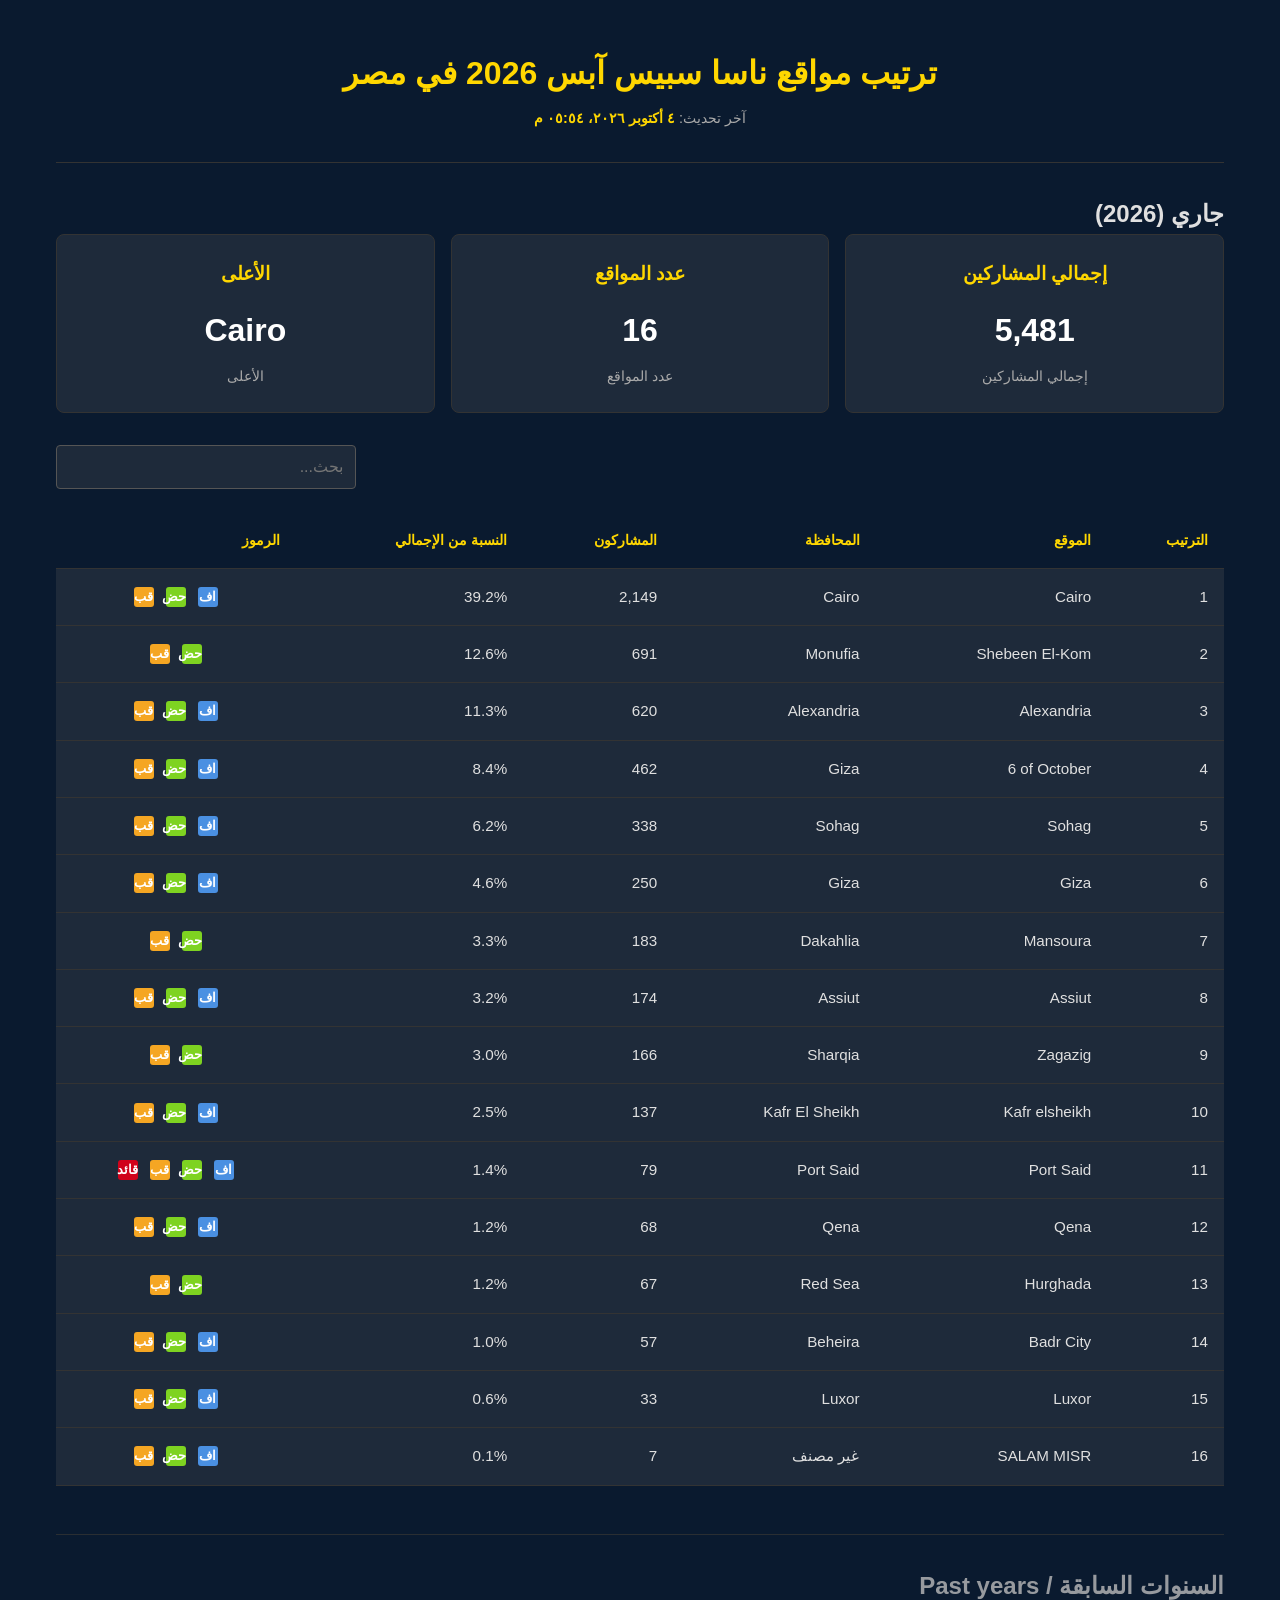
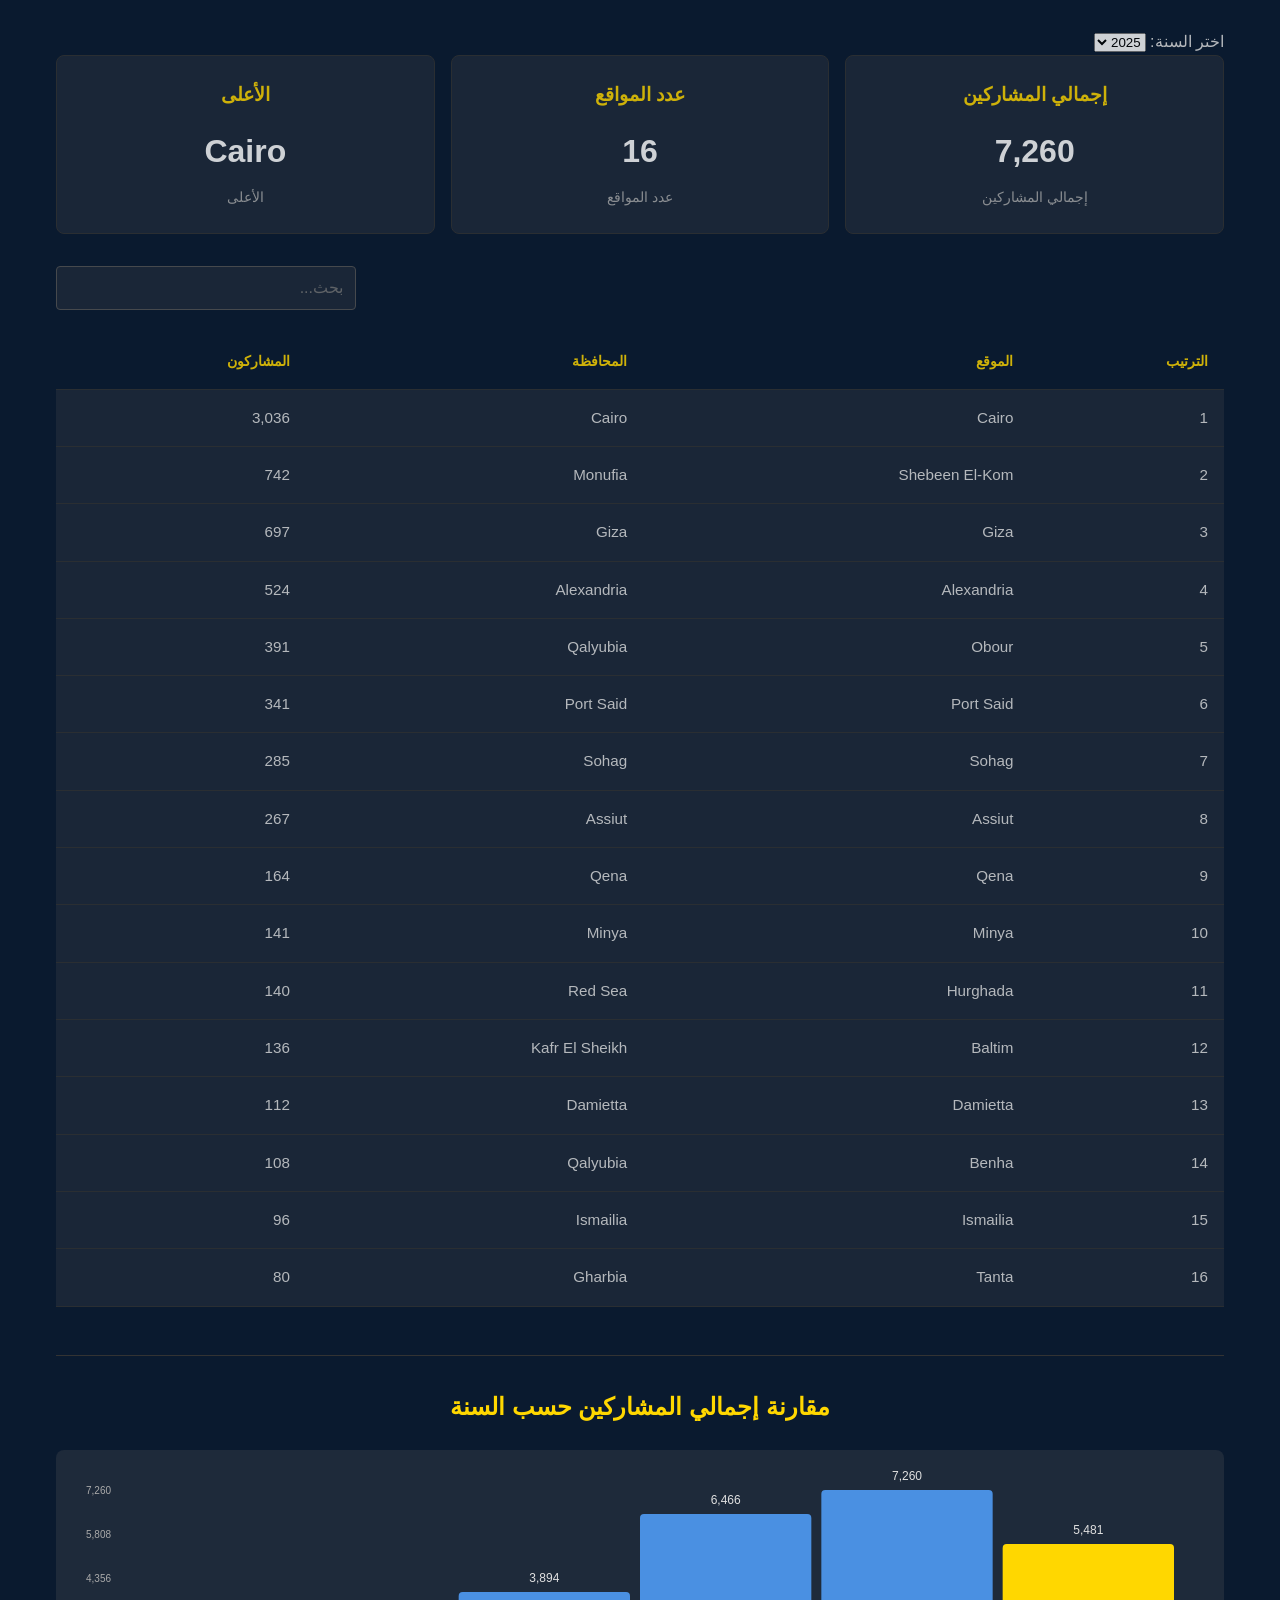
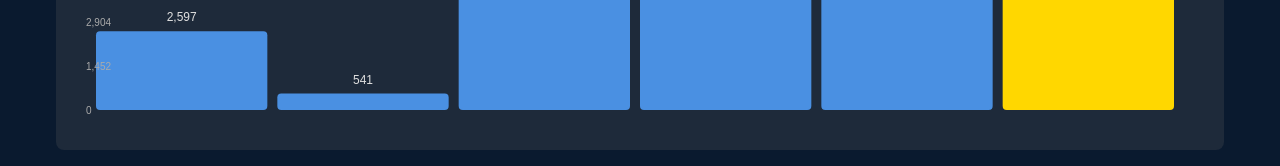
==== index.html @ 00356509 "initial site" ====
<!DOCTYPE html>
<html lang="ar" dir="rtl">
<head>
    <meta charset="UTF-8">
    <meta name="viewport" content="width=device-width, initial-scale=1.0">
    <title>ترتيب مواقع ناسا سبيس آبس 2026 في مصر</title>
    <link rel="stylesheet" href="style.css">
</head>
<body>
    <div class="container">
        <header>
            <h1>ترتيب مواقع ناسا سبيس آبس 2026 في مصر</h1>
            <div id="last-updated">آخر تحديث: <span id="timestamp">جارٍ التحميل...</span></div>
        </header>

        <main>
            <!-- 2026 Section (Default and Dominant) -->
            <section class="year-section current-year">
                <h2>جاري (2026)</h2>
                
                <!-- Summary Cards -->
                <div class="summary-cards" id="summary-2026">
                    <!-- Cards will be populated by JS -->
                </div>
                
                <!-- Search Box -->
                <div class="search-box">
                    <input type="text" id="search-2026" placeholder="بحث...">
                </div>
                
                <!-- Ranking Table -->
                <table id="ranking-table-2026">
                    <thead>
                        <tr>
                            <th>الترتيب</th>
                            <th>الموقع</th>
                            <th>المحافظة</th>
                            <th>المشاركون</th>
                            <th>النسبة من الإجمالي</th>
                            <th>الرموز</th>
                        </tr>
                    </thead>
                    <tbody>
                        <!-- Rows will be populated by JS -->
                    </tbody>
                </table>
            </section>

            <!-- Past Years Section -->
            <section class="year-section past-years">
                <h2>السنوات السابقة / Past years</h2>
                
                <!-- Year Selector -->
                <div class="year-selector">
                    <label for="year-select">اختر السنة:</label>
                    <select id="year-select">
                        <option value="2025">2025</option>
                        <option value="2024">2024</option>
                        <option value="2023">2023</option>
                        <option value="2022">2022</option>
                        <option value="2021">2021</option>
                    </select>
                </div>
                
                <!-- Summary for selected year -->
                <div class="summary-cards" id="summary-past">
                    <!-- Cards will be populated by JS -->
                </div>
                
                <!-- Search Box for past years -->
                <div class="search-box">
                    <input type="text" id="search-past" placeholder="بحث...">
                </div>
                
                <!-- Ranking Table for past years -->
                <table id="ranking-table-past">
                    <thead>
                        <tr>
                            <th>الترتيب</th>
                            <th>الموقع</th>
                            <th>المحافظة</th>
                            <th>المشاركون</th>
                        </tr>
                    </thead>
                    <tbody>
                        <!-- Rows will be populated by JS -->
                    </tbody>
                </table>
            </section>

            <!-- Comparison Chart -->
            <section class="chart-section">
                <h2>مقارنة إجمالي المشاركين حسب السنة</h2>
                <div id="comparison-chart">
                    <!-- SVG bar chart will be drawn here -->
                </div>
            </section>
        </main>
    </div>
    <script src="script.js"></script>
</body>
</html>
---- style.css ----
/* Reset and base styles */
* {
    margin: 0;
    padding: 0;
    box-sizing: border-box;
}

body {
    font-family: 'Segoe UI', Tahoma, Geneva, Verdana, sans-serif;
    background-color: #0a1a2f; /* Dark navy */
    color: #e0e0e0;
    line-height: 1.6;
    direction: rtl;
    text-align: right;
}

.container {
    max-width: 1200px;
    margin: 0 auto;
    padding: 1rem;
    width: 100%;
    box-sizing: border-box;
}

header {
    text-align: center;
    padding: 2rem 0;
    border-bottom: 1px solid #333;
    margin-bottom: 2rem;
    width: 100%;
    box-sizing: border-box;
}

h1 {
    color: #ffd700; /* Lime-yellow accent */
    margin-bottom: 0.5rem;
    font-size: 2rem;
}

#last-updated {
    color: #aaa;
    font-size: 0.9rem;
}

#timestamp {
    color: #ffd700;
    font-weight: bold;
}

/* Summary Cards */
.summary-cards {
    display: grid;
    grid-template-columns: repeat(auto-fit, minmax(200px, 1fr));
    gap: 1rem;
    margin-bottom: 2rem;
    width: 100%;
    box-sizing: border-box;
}

.card {
    background-color: #1e2a3a;
    border: 1px solid #333;
    border-radius: 8px;
    padding: 1.5rem;
    text-align: center;
    width: 100%;
    box-sizing: border-box;
}

.card h3 {
    color: #ffd700;
    margin-bottom: 1rem;
    font-size: 1.2rem;
}

.card .value {
    font-size: 2rem;
    font-weight: bold;
    color: #ffffff;
}

.card .label {
    color: #aaa;
    font-size: 0.9rem;
    margin-top: 0.5rem;
}

/* Search Box */
.search-box {
    margin-bottom: 1.5rem;
    text-align: left; /* LTR for input */
    width: 100%;
    box-sizing: border-box;
}

.search-box input {
    width: 100%;
    max-width: 300px;
    padding: 0.75rem;
    border: 1px solid #555;
    border-radius: 4px;
    background-color: #1e2a3a;
    color: #e0e0e0;
    font-size: 1rem;
    box-sizing: border-box;
}

.search-box input:focus {
    outline: none;
    border-color: #ffd700;
    box-shadow: 0 0 0 2px rgba(255, 215, 0, 0.2);
}

/* Tables */
.table-wrapper {
    width: 100%;
    overflow-x: auto;
    margin-bottom: 2rem;
    -webkit-overflow-scrolling: touch;
}

table {
    width: 100%;
    border-collapse: collapse;
    min-width: 600px; /* Ensure minimum width for readability */
    background-color: #1e2a3a;
}

th, td {
    padding: 1rem;
    text-align: right;
    border-bottom: 1px solid #333;
    box-sizing: border-box;
}

th {
    background-color: #0a1a2f;
    color: #ffd700;
    font-weight: bold;
    text-transform: uppercase;
    font-size: 0.9rem;
}

tr:hover {
    background-color: #25344a;
}

td {
    font-size: 0.95rem;
}

.badge-container {
    display: flex;
    gap: 0.5rem;
    justify-content: center;
    flex-wrap: wrap;
}

.badge {
    display: inline-block;
    width: 20px;
    height: 20px;
    border-radius: 3px;
    font-size: 0.8rem;
    font-weight: bold;
    color: white;
    text-align: center;
    line-height: 20px;
    margin: 0 2px;
    box-sizing: border-box;
}

.badge.virtual {
    background-color: #4a90e2;
}

.badge.inPerson {
    background-color: #7ed321;
}

.badge.accepting {
    background-color: #f5a623;
}

.badge.localLead {
    background-color: #d0021b;
    color: white;
    font-weight: bold;
}

/* Past Years Section */
.past-years {
    opacity: 0.8;
    margin-top: 3rem;
    padding-top: 2rem;
    border-top: 1px solid #333;
    width: 100%;
    box-sizing: border-box;
}

.past-years h2 {
    color: #bbb;
    margin-bottom: 1.5rem;
}

/* Chart Section */
.chart-section {
    margin-top: 3rem;
    padding-top: 2rem;
    border-top: 1px solid #333;
    width: 100%;
    box-sizing: border-box;
}

.chart-section h2 {
    color: #ffd700;
    margin-bottom: 1.5rem;
    text-align: center;
}

#comparison-chart {
    width: 100%;
    height: 300px;
    background-color: #1e2a3a;
    border-radius: 8px;
    position: relative;
    overflow: hidden;
    box-sizing: border-box;
}

/* Success/Error Messages */
.success-message, .error-message {
    width: 100%;
    box-sizing: border-box;
}

/* Responsive adjustments */
@media (max-width: 768px) {
    .container {
        padding: 0.5rem;
    }
    
    h1 {
        font-size: 1.5rem;
    }
    
    .summary-cards {
        grid-template-columns: 1fr;
    }
    
    .card {
        padding: 1rem;
    }
    
    .card .value {
        font-size: 1.5rem;
    }
    
    th, td {
        padding: 0.75rem;
        font-size: 0.85rem;
    }
    
    .search-box input {
        padding: 0.5rem;
        font-size: 0.9rem;
    }
    
    .table-wrapper {
        margin-bottom: 1.5rem;
    }
}

@media (max-width: 480px) {
    h1 {
        font-size: 1.2rem;
    }
    
    .card h3 {
        font-size: 1rem;
    }
    
    .card .value {
        font-size: 1.2rem;
    }
    
    th, td {
        padding: 0.5rem;
        font-size: 0.75rem;
    }
    
    .badge {
        width: 16px;
        height: 16px;
        font-size: 0.7rem;
        line-height: 16px;
    }
    
    .table-wrapper {
        margin-bottom: 1rem;
    }
}
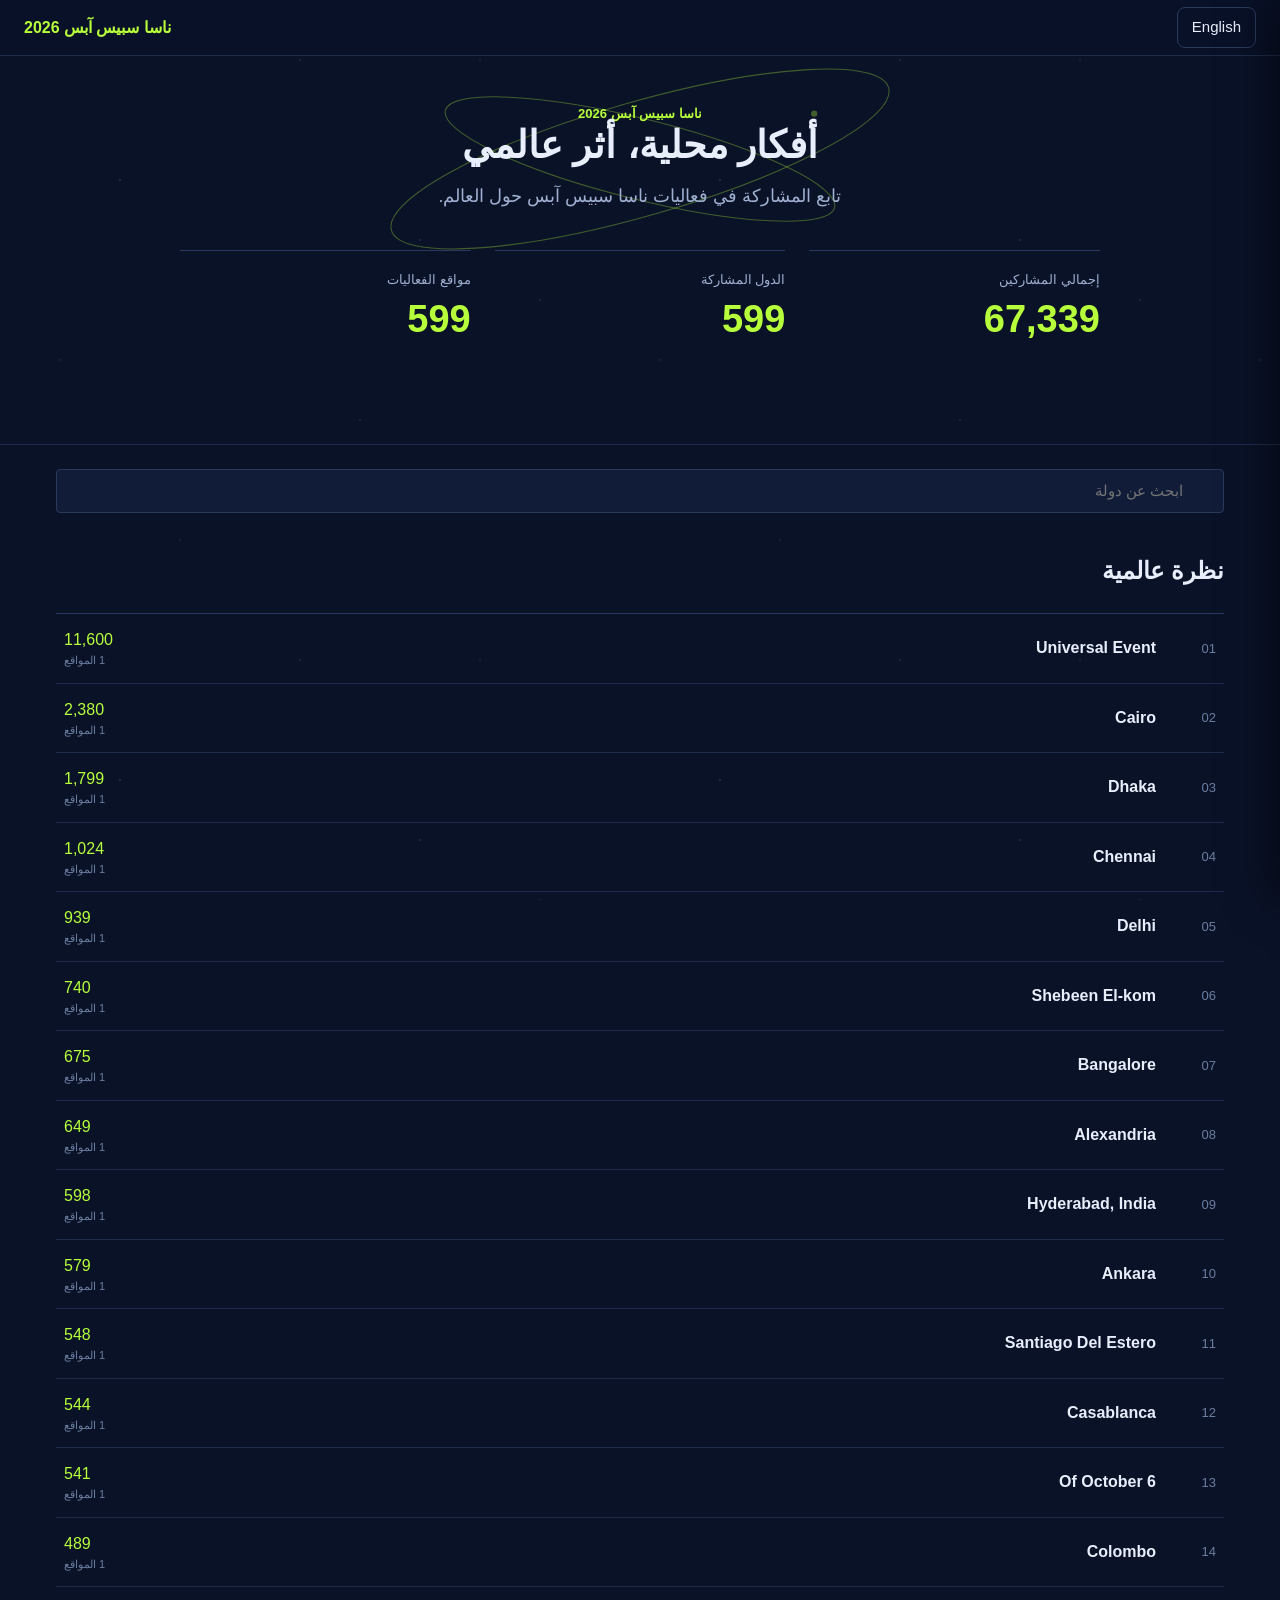
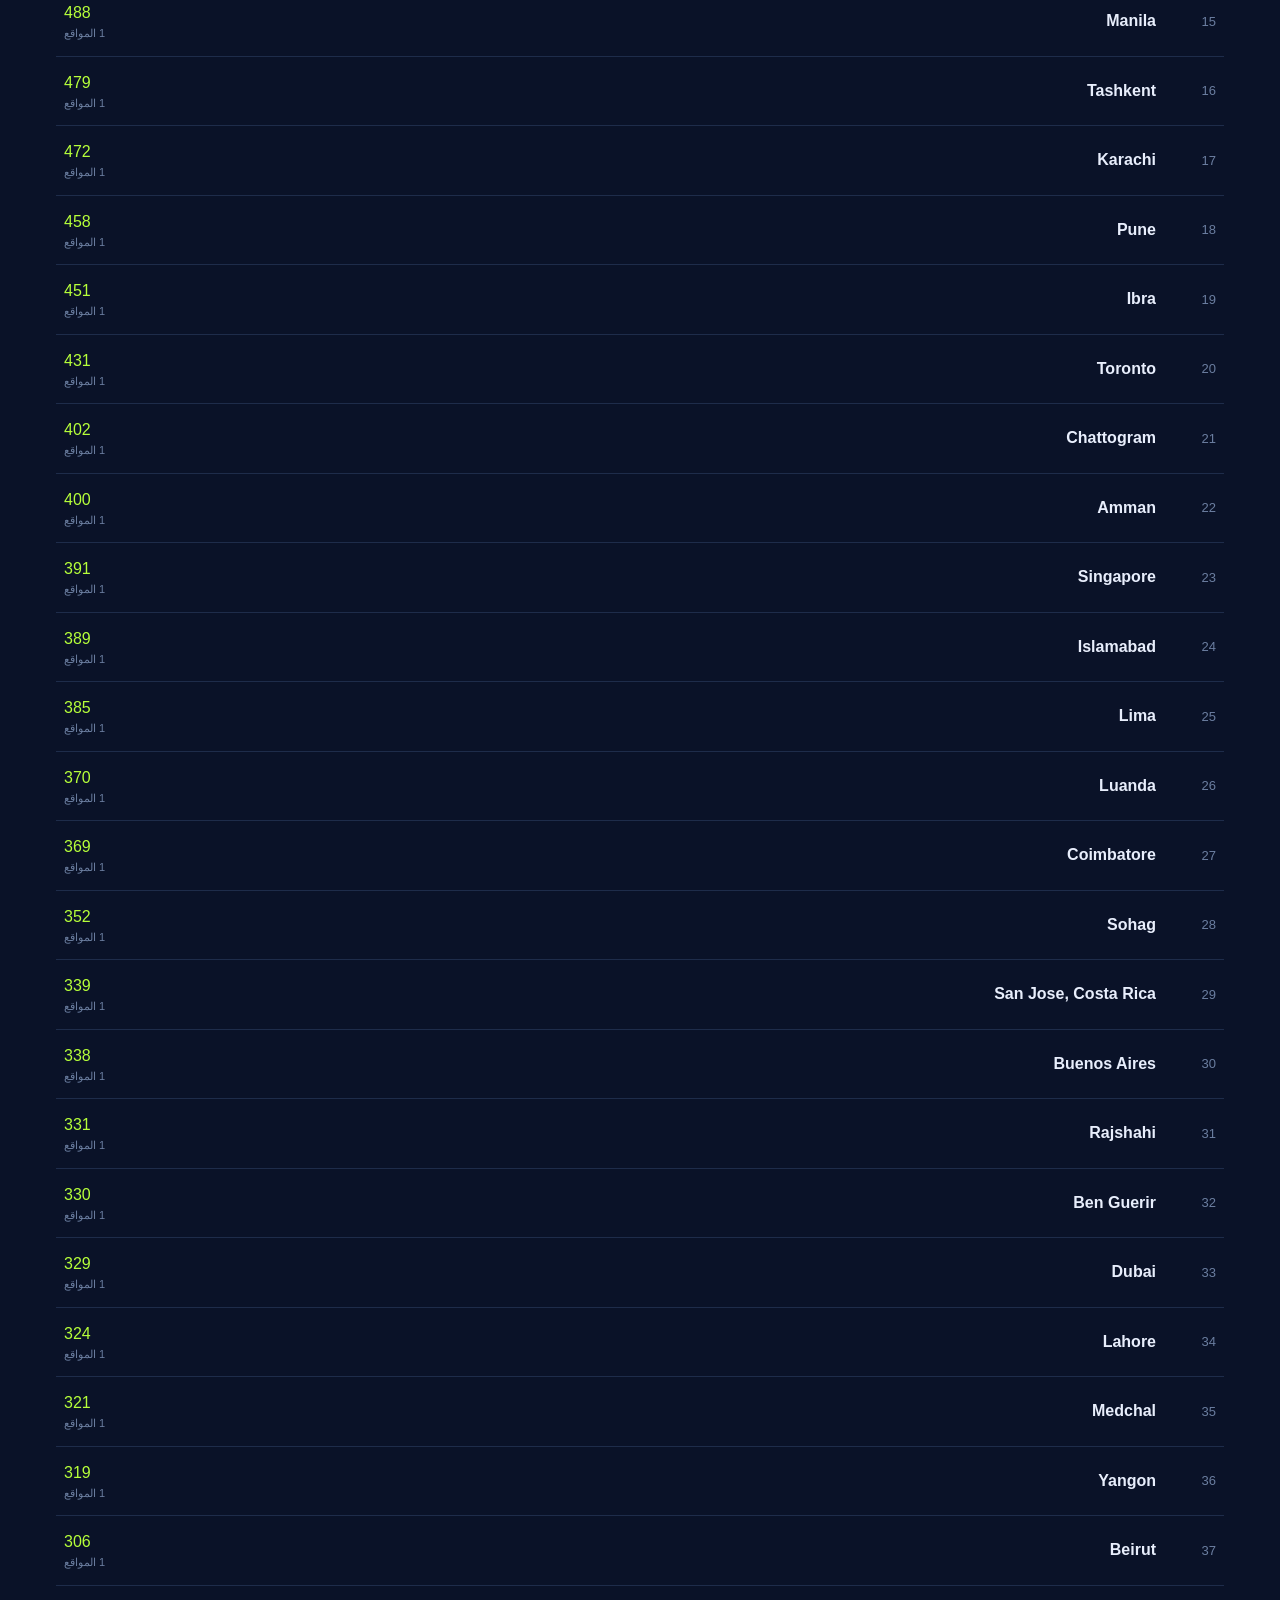
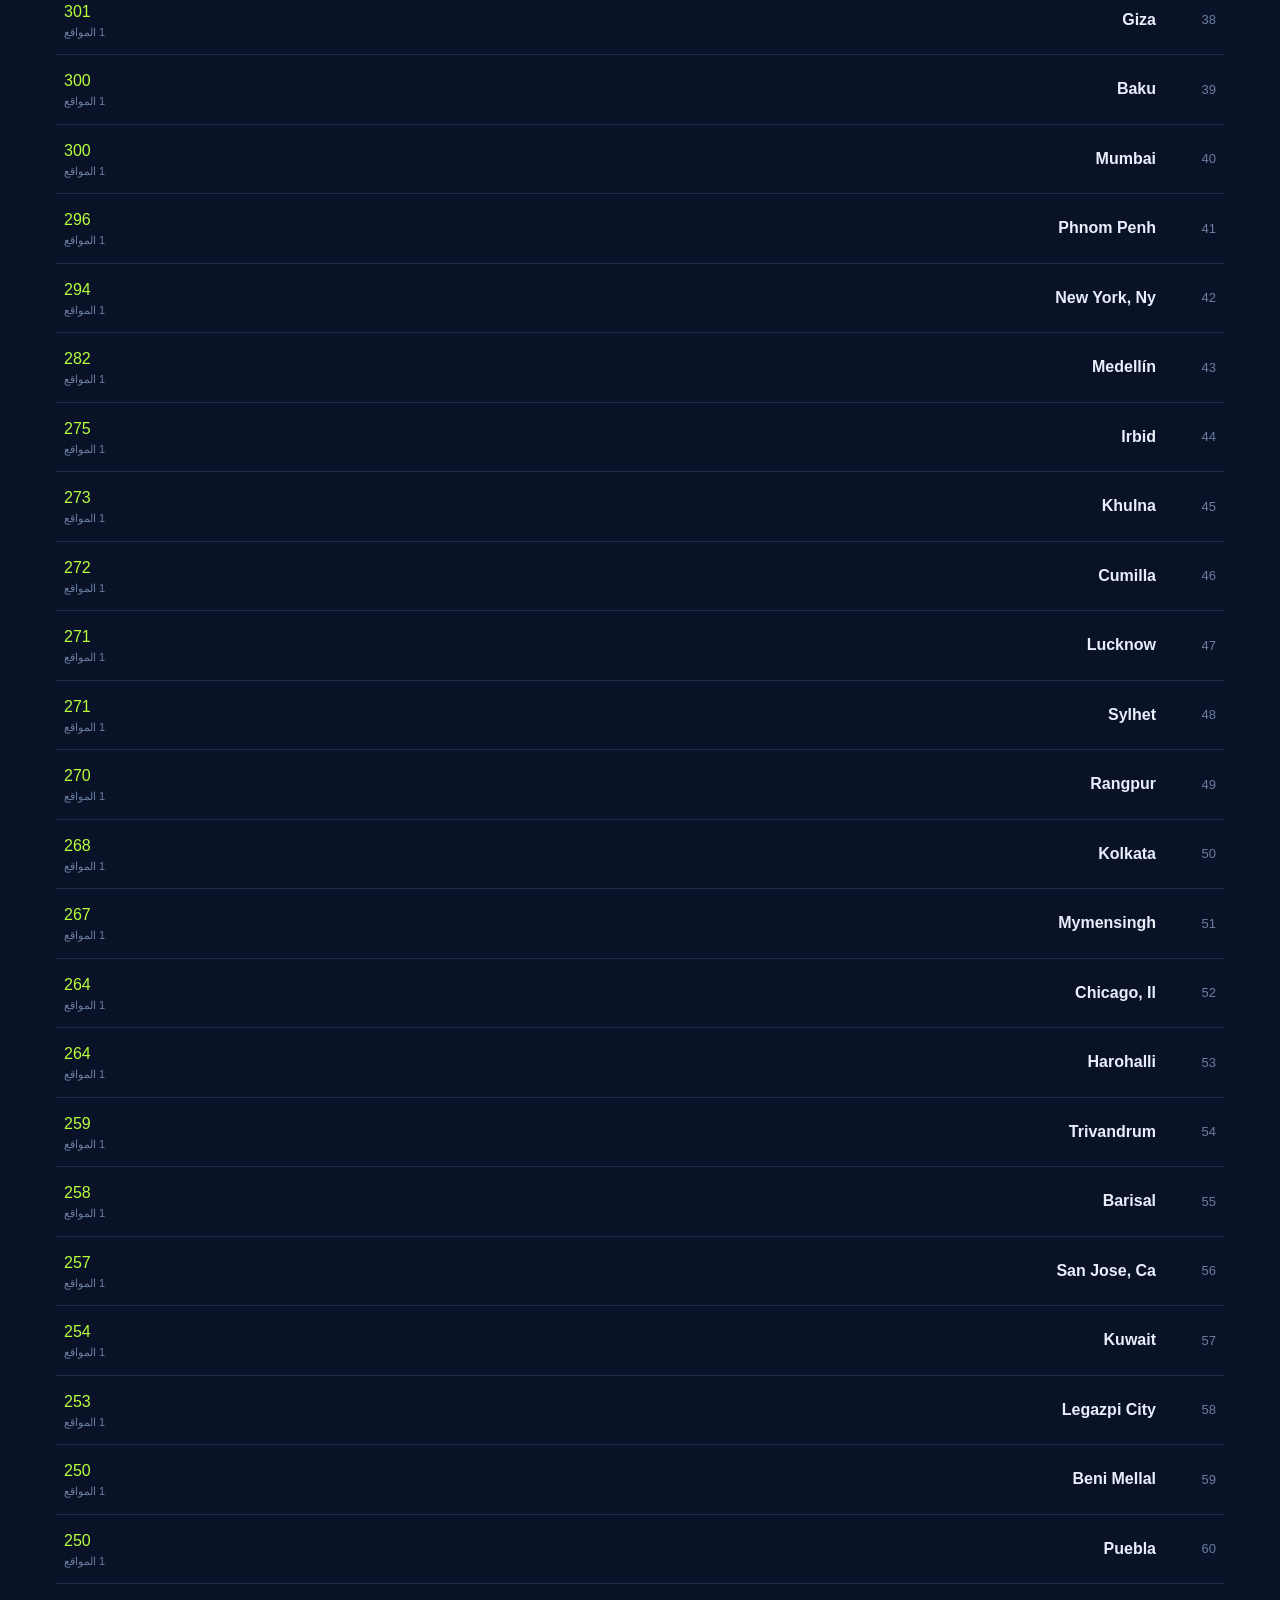
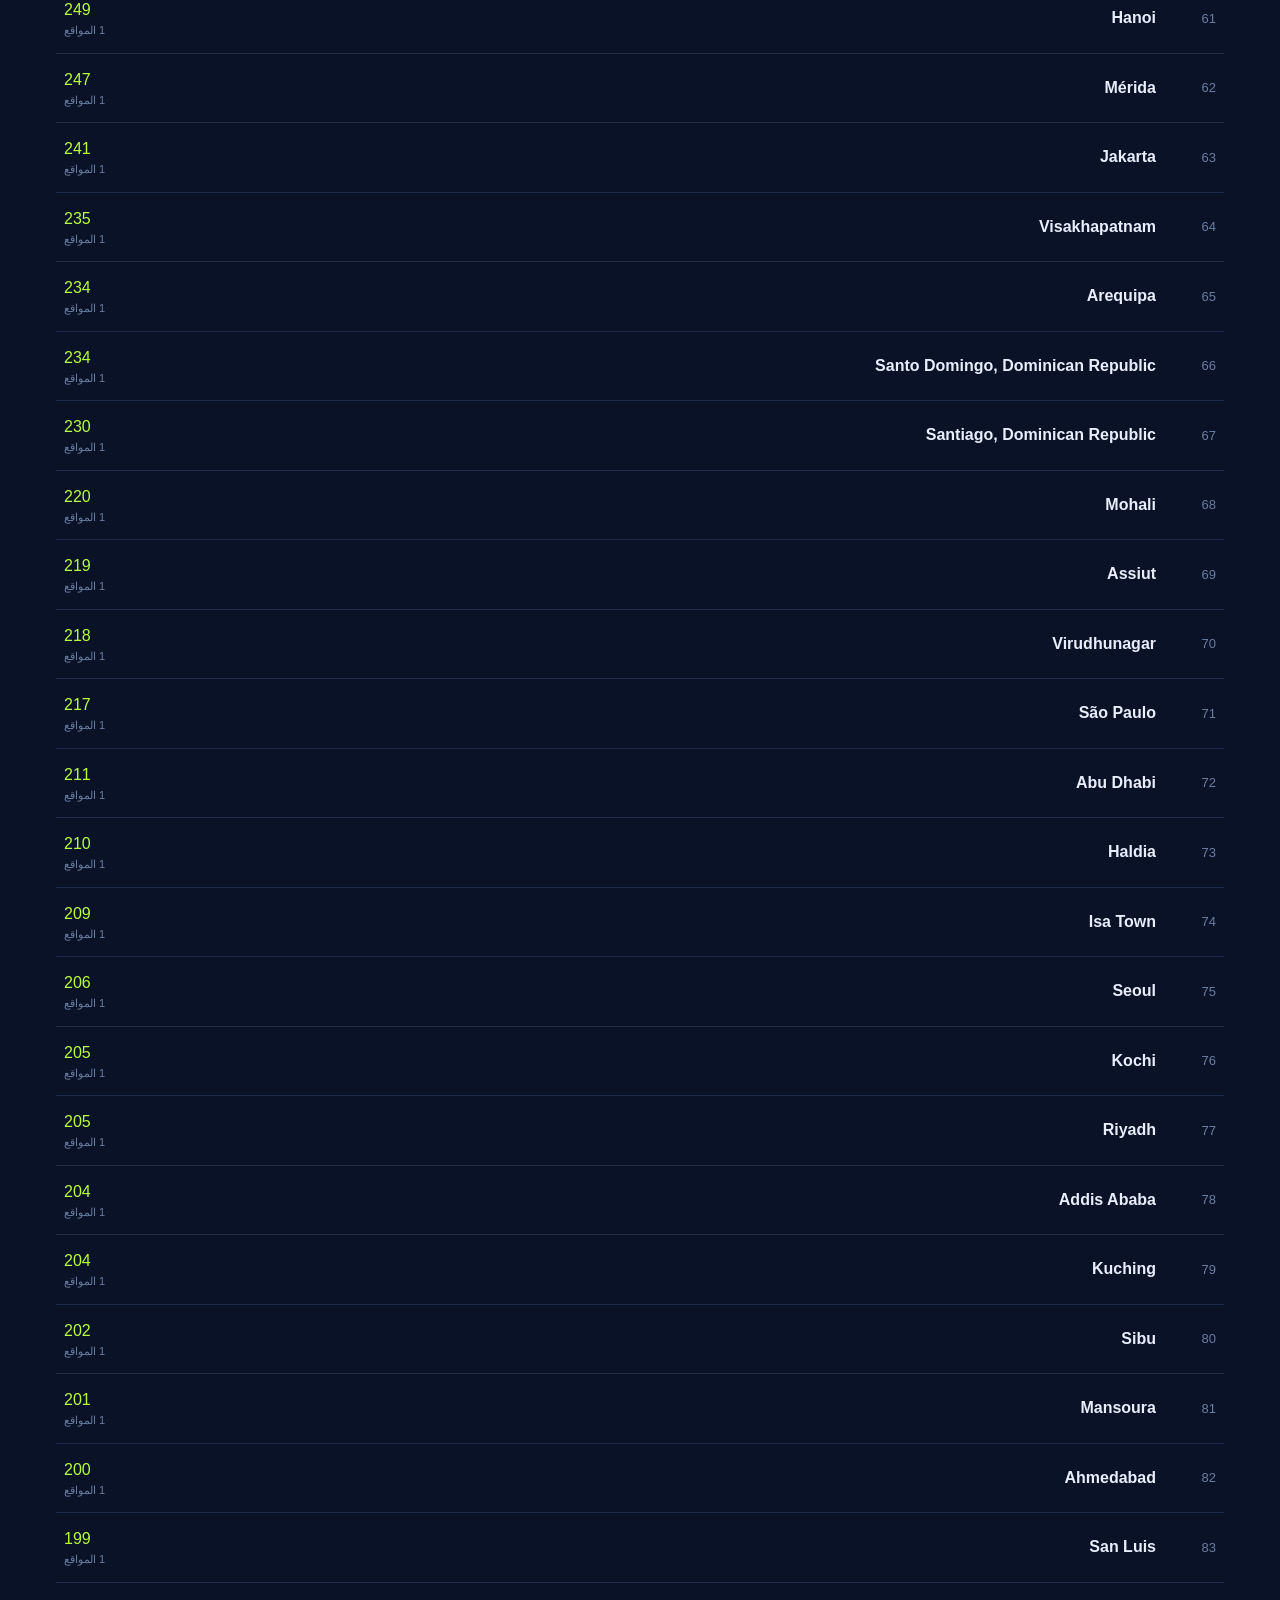
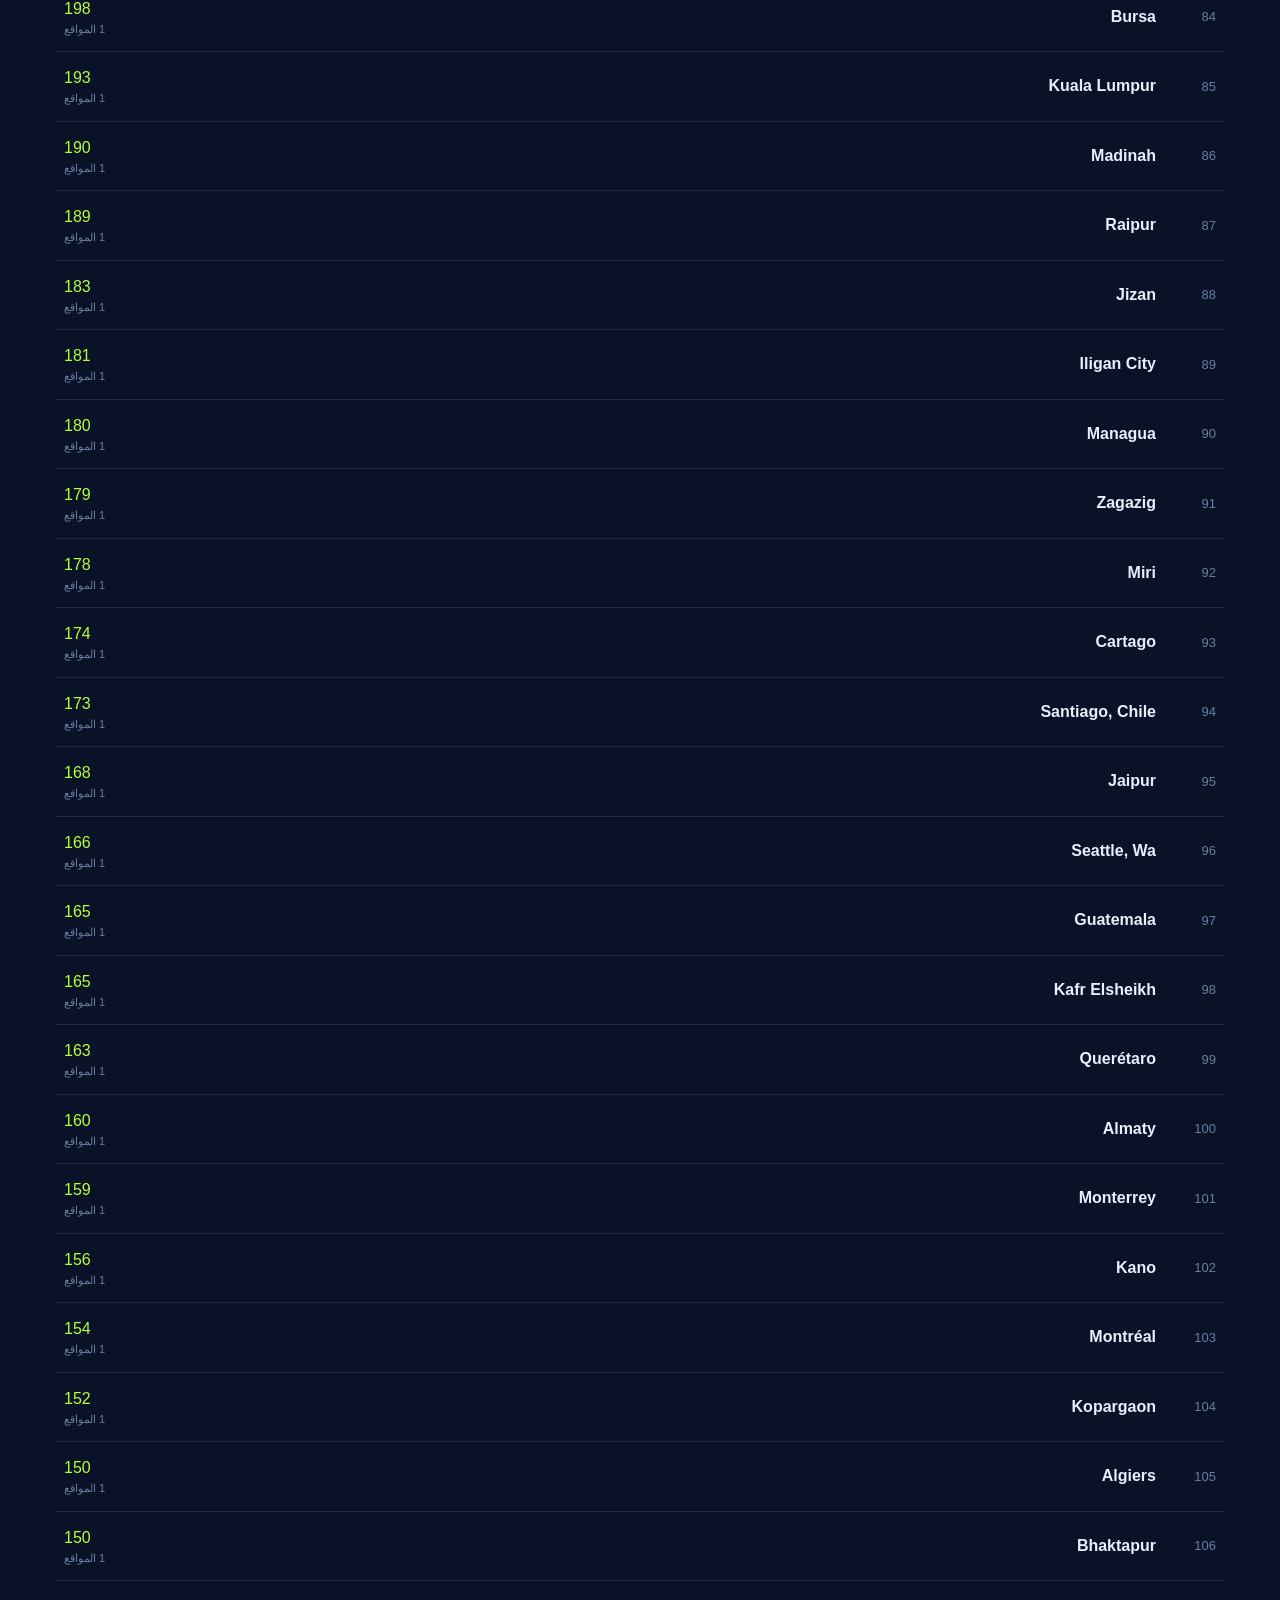
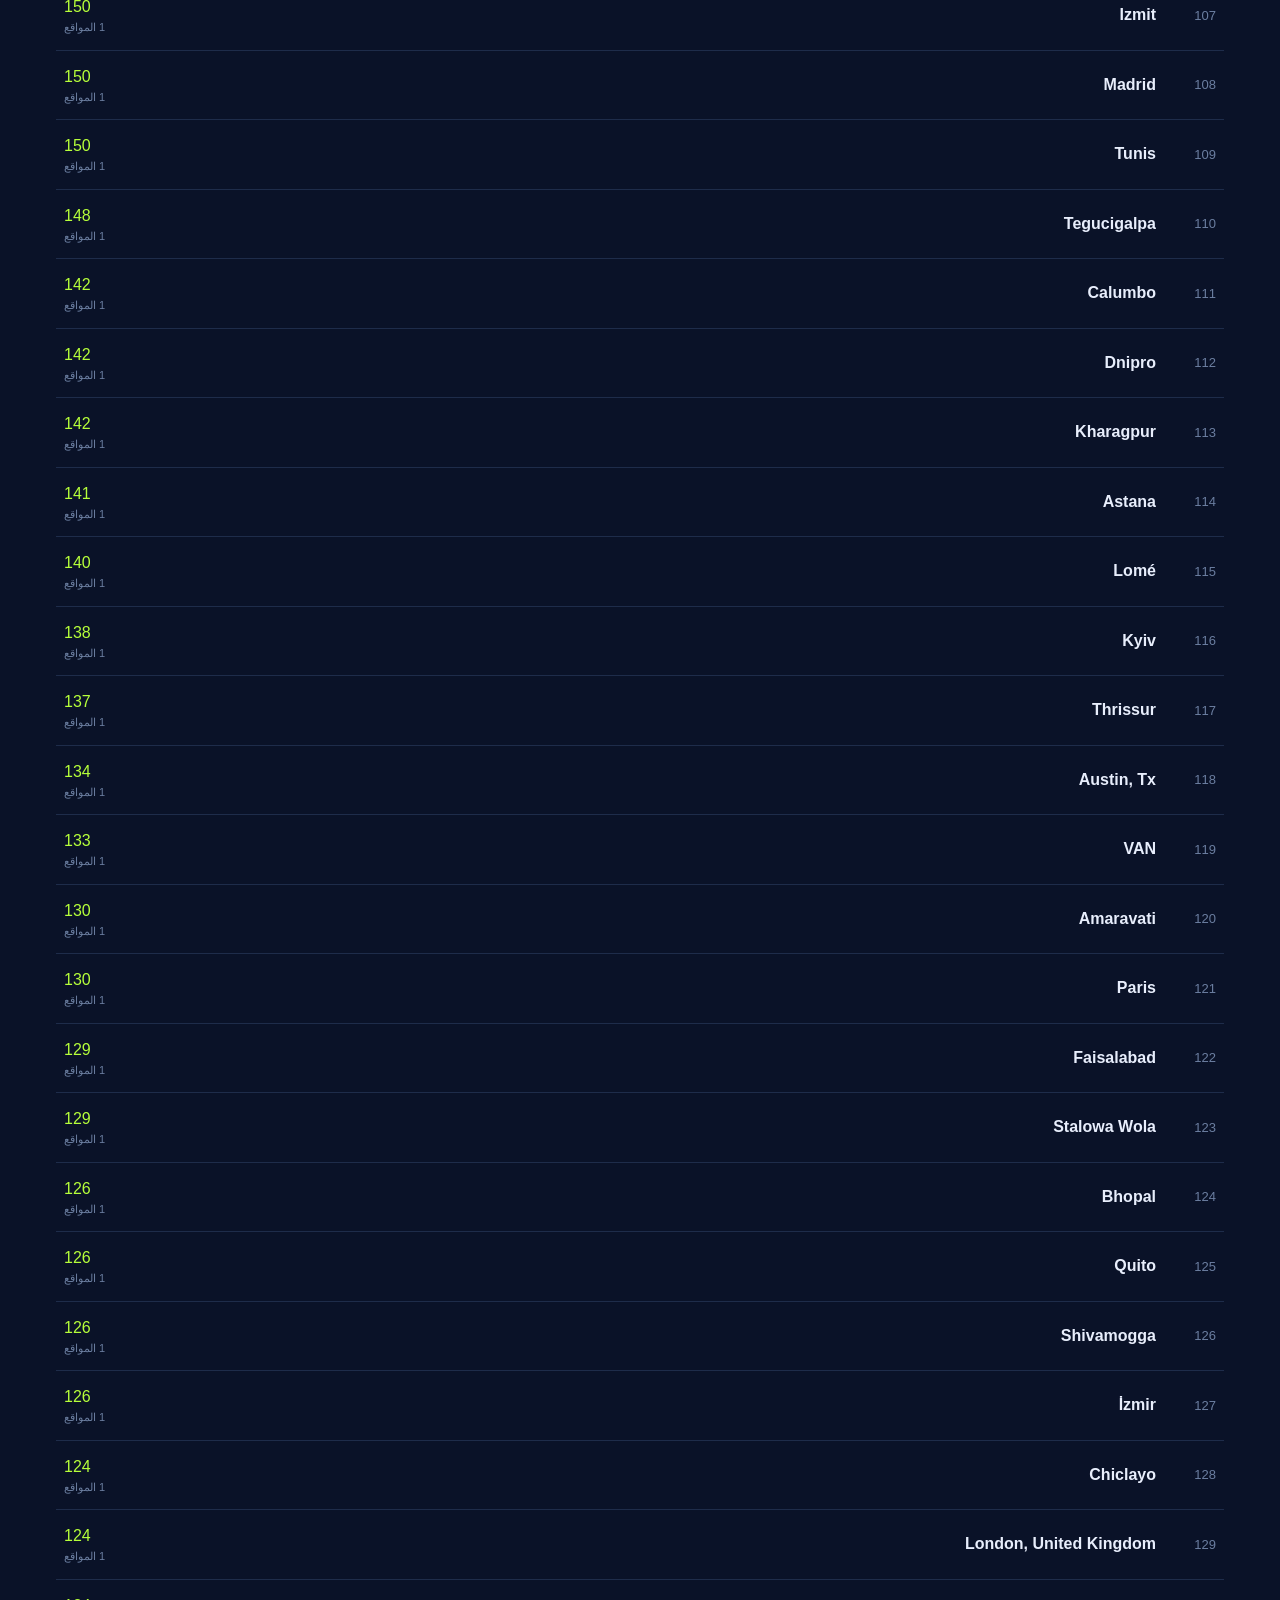
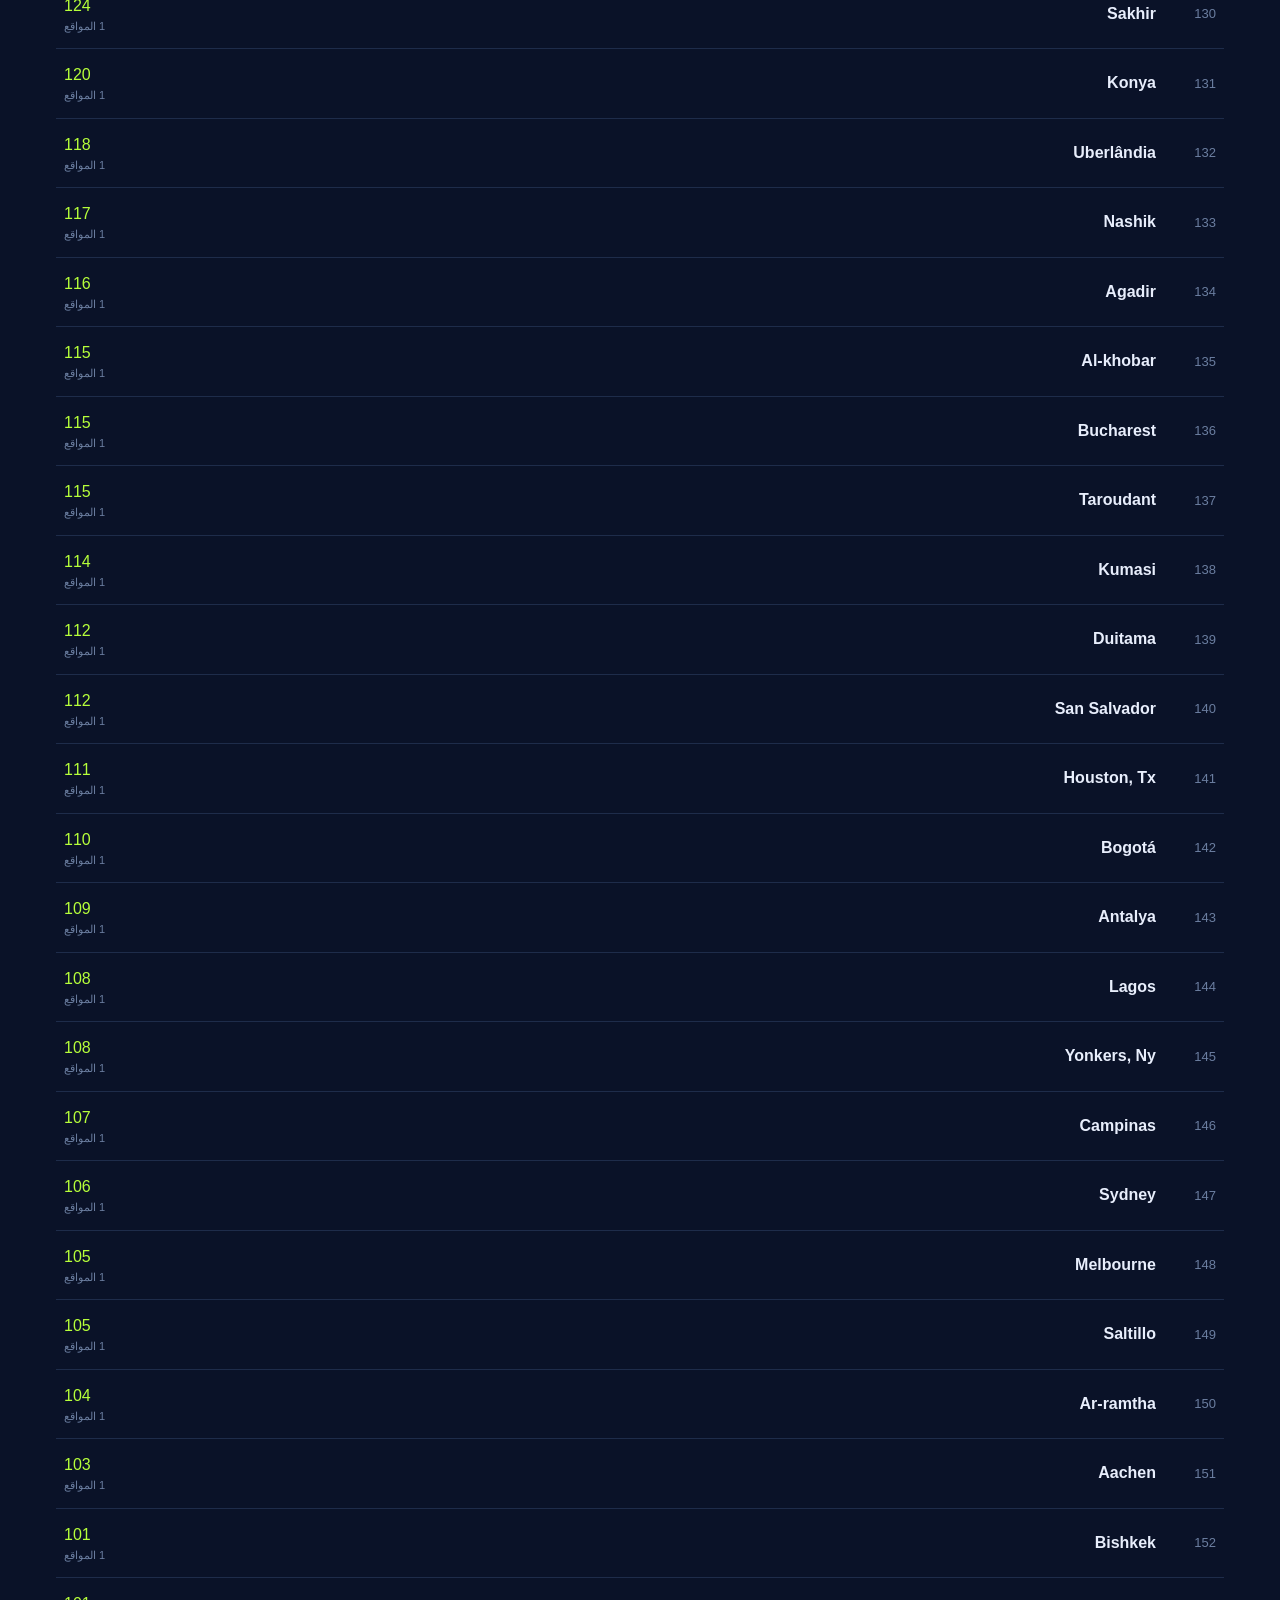
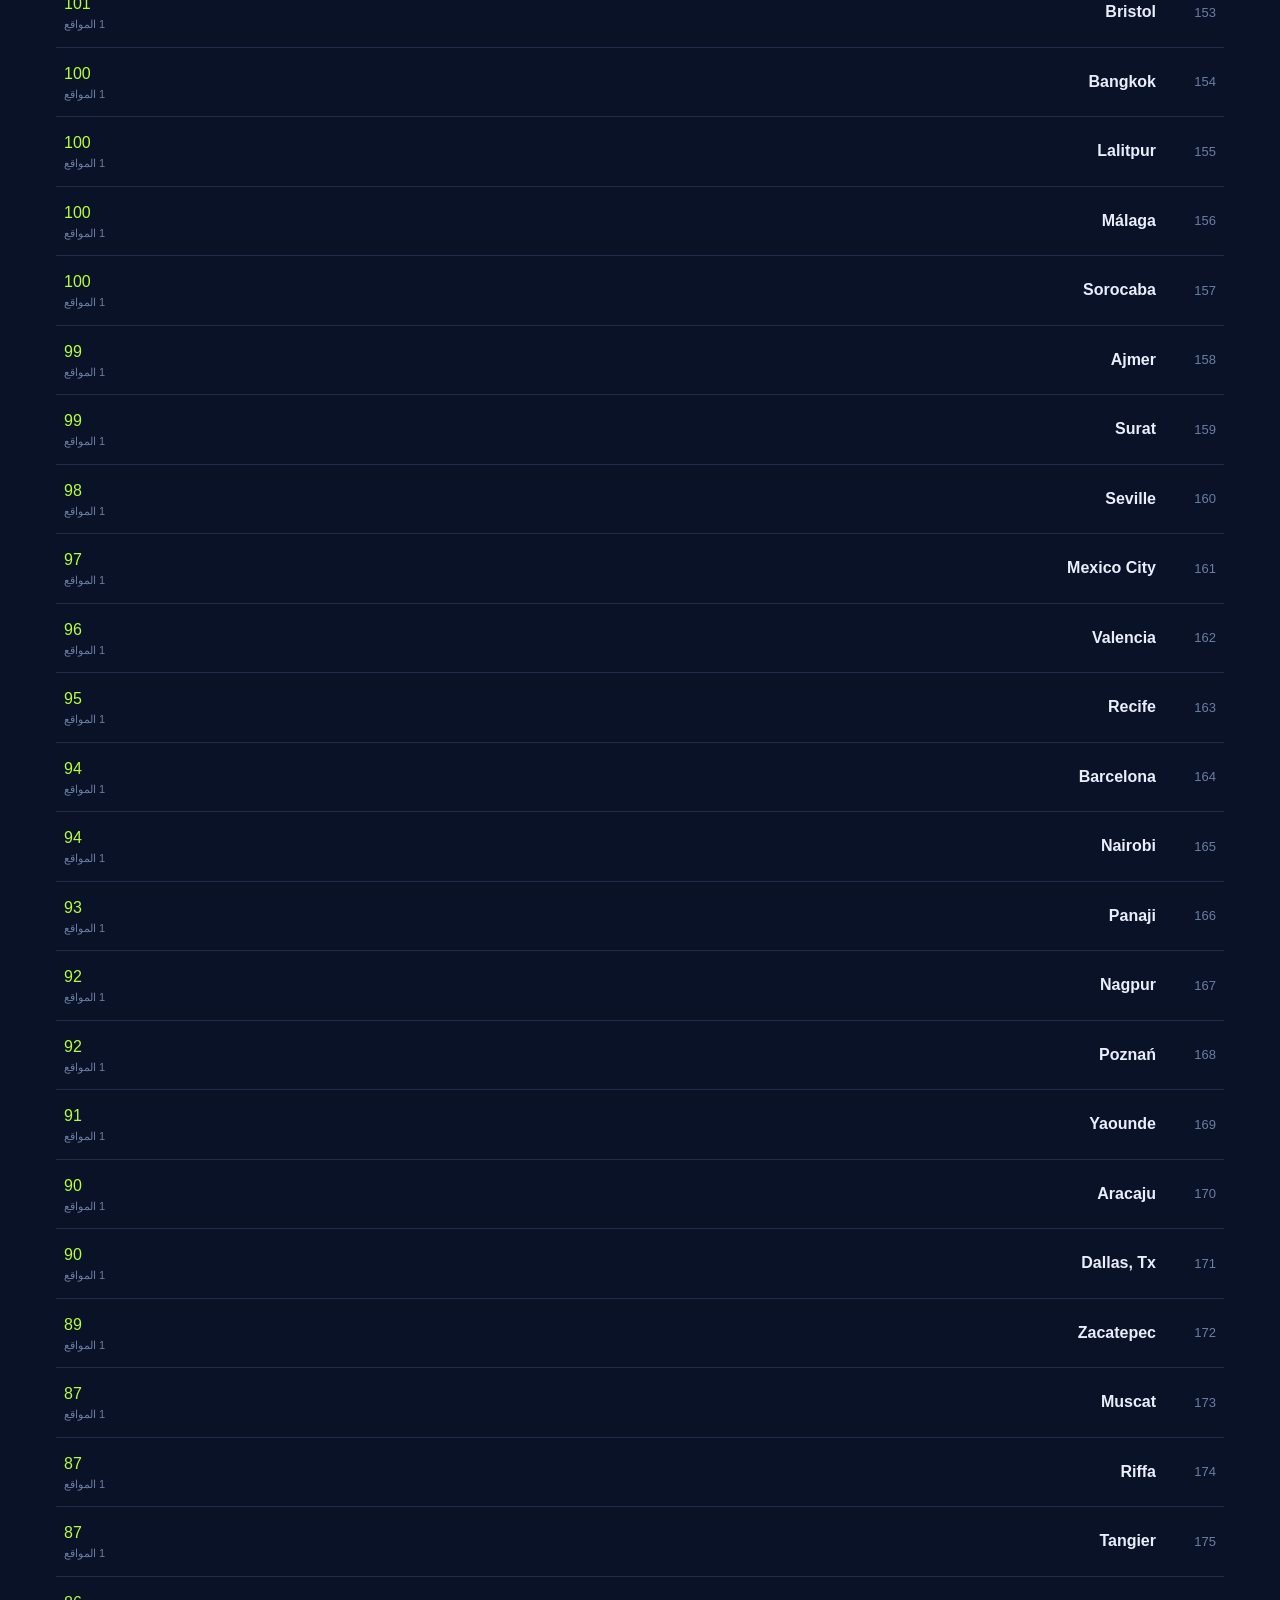
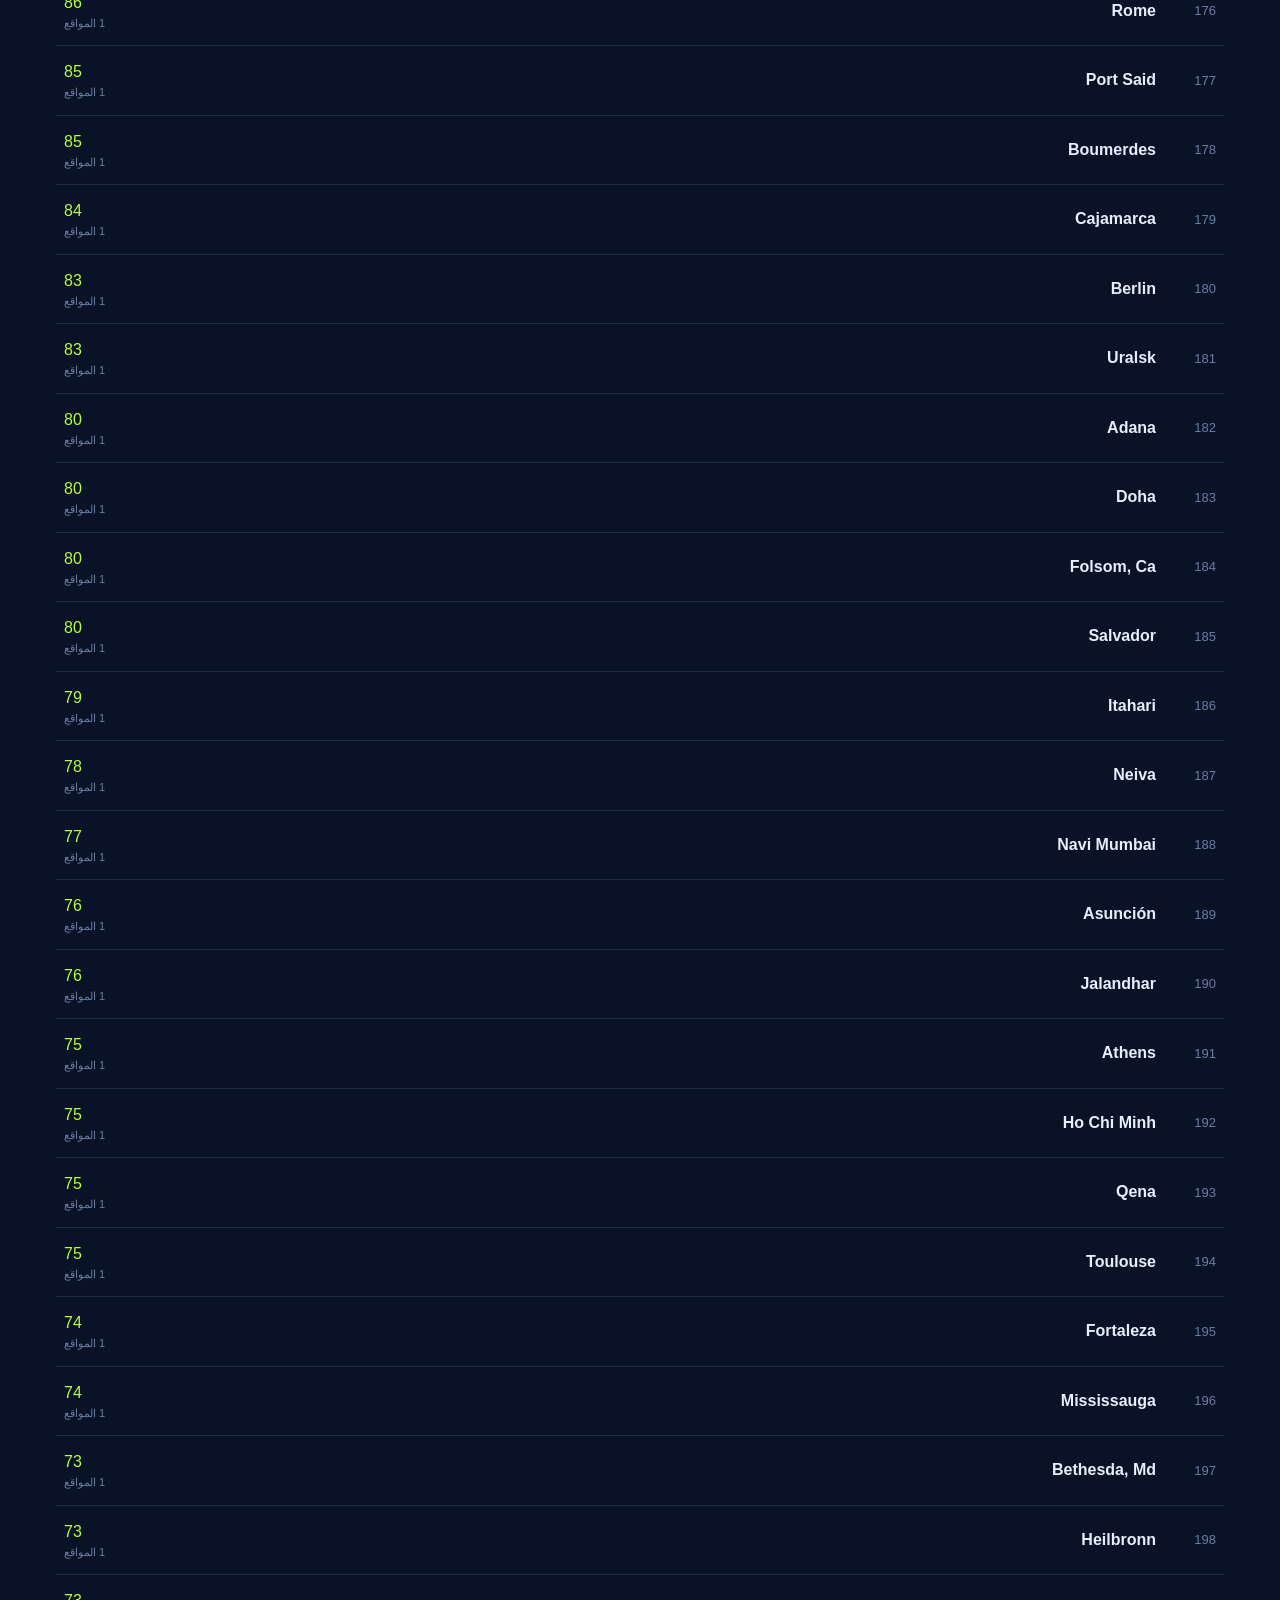
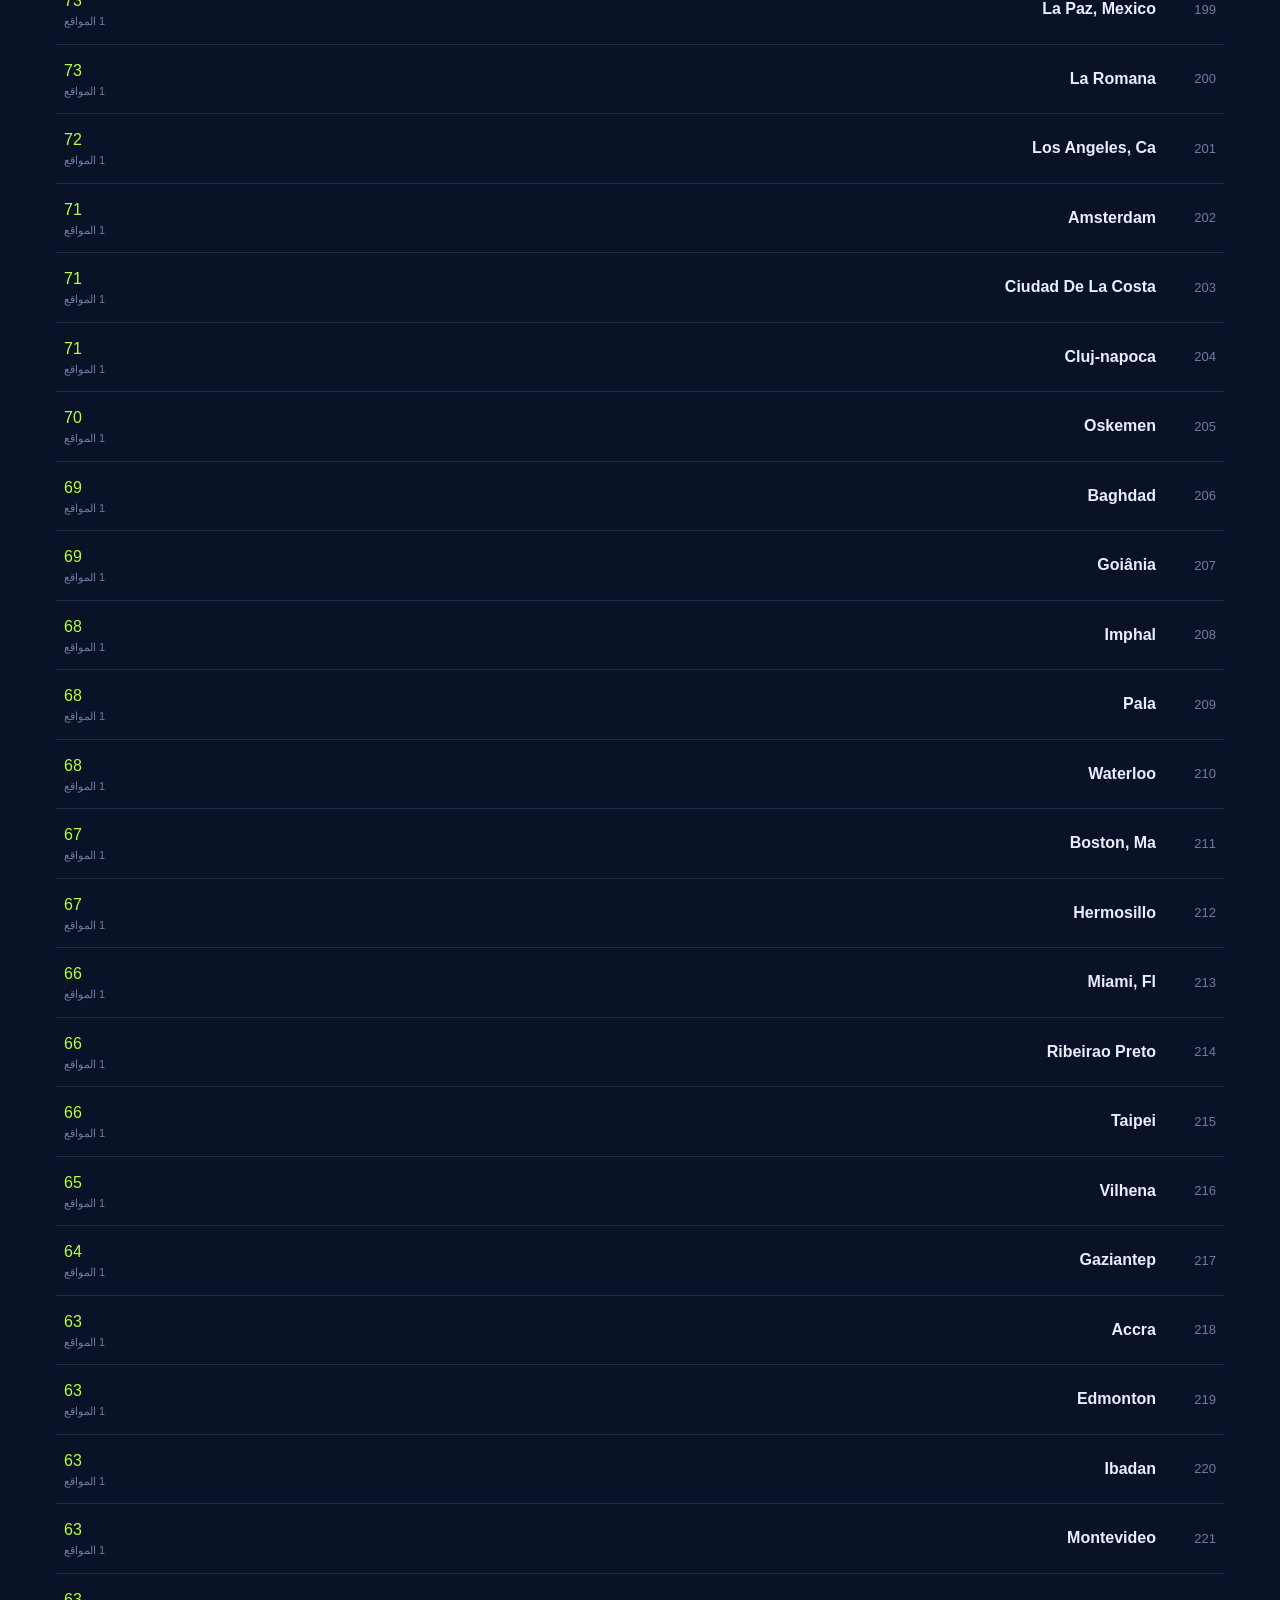
==== commit d83e586a: "import functionality and legacy site structure" ====
--- a/index.html
+++ b/index.html
@@ -1,102 +1,82 @@
-<!DOCTYPE html>
+<!doctype html>
 <html lang="ar" dir="rtl">
 <head>
-    <meta charset="UTF-8">
-    <meta name="viewport" content="width=device-width, initial-scale=1.0">
-    <title>ترتيب مواقع ناسا سبيس آبس 2026 في مصر</title>
-    <link rel="stylesheet" href="style.css">
+  <meta charset="utf-8">
+  <meta name="viewport" content="width=device-width, initial-scale=1">
+  <meta name="theme-color" content="#0a1228">
+  <title></title>
+  <link rel="icon" href="data:image/svg+xml,%3Csvg%20xmlns='http%3A%2F%2Fwww.w3.org%2F2000%2Fsvg'%20viewBox='0%200%2064%2064'%3E%3Ccircle%20cx='32'%20cy='32'%20r='5'%20fill='%23b6ff3a'/%3E%3Cellipse%20cx='32'%20cy='32'%20rx='27'%20ry='12'%20fill='none'%20stroke='%23b6ff3a'%20stroke-width='2'%20transform='rotate(-25%2032%2032)'/%3E%3C/svg%3E">
+  <link rel="stylesheet" href="style.css">
+  <script defer src="js/i18n.js"></script>
+  <script defer src="js/data.js"></script>
+  <script defer src="js/import.js"></script>
+  <script defer src="js/render.js"></script>
+  <script defer src="js/egypt.js"></script>
+  <script defer src="js/app.js"></script>
+  <script defer src="script.js"></script>
 </head>
 <body>
-    <div class="container">
-        <header>
-            <h1>ترتيب مواقع ناسا سبيس آبس 2026 في مصر</h1>
-            <div id="last-updated">آخر تحديث: <span id="timestamp">جارٍ التحميل...</span></div>
-        </header>
-
-        <main>
-            <!-- 2026 Section (Default and Dominant) -->
-            <section class="year-section current-year">
-                <h2>جاري (2026)</h2>
-                
-                <!-- Summary Cards -->
-                <div class="summary-cards" id="summary-2026">
-                    <!-- Cards will be populated by JS -->
-                </div>
-                
-                <!-- Search Box -->
-                <div class="search-box">
-                    <input type="text" id="search-2026" placeholder="بحث...">
-                </div>
-                
-                <!-- Ranking Table -->
-                <table id="ranking-table-2026">
-                    <thead>
-                        <tr>
-                            <th>الترتيب</th>
-                            <th>الموقع</th>
-                            <th>المحافظة</th>
-                            <th>المشاركون</th>
-                            <th>النسبة من الإجمالي</th>
-                            <th>الرموز</th>
-                        </tr>
-                    </thead>
-                    <tbody>
-                        <!-- Rows will be populated by JS -->
-                    </tbody>
-                </table>
-            </section>
-
-            <!-- Past Years Section -->
-            <section class="year-section past-years">
-                <h2>السنوات السابقة / Past years</h2>
-                
-                <!-- Year Selector -->
-                <div class="year-selector">
-                    <label for="year-select">اختر السنة:</label>
-                    <select id="year-select">
-                        <option value="2025">2025</option>
-                        <option value="2024">2024</option>
-                        <option value="2023">2023</option>
-                        <option value="2022">2022</option>
-                        <option value="2021">2021</option>
-                    </select>
-                </div>
-                
-                <!-- Summary for selected year -->
-                <div class="summary-cards" id="summary-past">
-                    <!-- Cards will be populated by JS -->
-                </div>
-                
-                <!-- Search Box for past years -->
-                <div class="search-box">
-                    <input type="text" id="search-past" placeholder="بحث...">
-                </div>
-                
-                <!-- Ranking Table for past years -->
-                <table id="ranking-table-past">
-                    <thead>
-                        <tr>
-                            <th>الترتيب</th>
-                            <th>الموقع</th>
-                            <th>المحافظة</th>
-                            <th>المشاركون</th>
-                        </tr>
-                    </thead>
-                    <tbody>
-                        <!-- Rows will be populated by JS -->
-                    </tbody>
-                </table>
-            </section>
-
-            <!-- Comparison Chart -->
-            <section class="chart-section">
-                <h2>مقارنة إجمالي المشاركين حسب السنة</h2>
-                <div id="comparison-chart">
-                    <!-- SVG bar chart will be drawn here -->
-                </div>
-            </section>
-        </main>
+  <nav class="topbar">
+    <a class="brand" href="#/" id="brand-name"></a>
+    <span class="spacer"></span>
+    <button class="btn ghost" id="language-toggle" type="button"></button>
+  </nav>
+  <header class="hero">
+    <svg class="orbit-motif" viewBox="0 0 520 180" aria-hidden="true">
+      <ellipse cx="260" cy="90" rx="245" ry="54" transform="rotate(-16 260 90)" fill="none" stroke="currentColor" stroke-width="1" />
+      <ellipse cx="260" cy="90" rx="190" ry="38" transform="rotate(14 260 90)" fill="none" stroke="currentColor" stroke-width="1" />
+      <circle cx="425" cy="47" r="3" fill="currentColor" />
+    </svg>
+    <div class="hero-content">
+      <p class="eyebrow" id="hero-eyebrow"></p>
+      <h1 id="hero-title"></h1>
+      <p class="subtitle" id="hero-subtitle"></p>
+      <div class="global-grid" id="global-stats" aria-live="polite"></div>
     </div>
-    <script src="script.js"></script>
+  </header>
+  <main class="container">
+    <div class="country-picker">
+      <label class="sr-only" for="country-search" id="country-label"></label>
+      <div class="combobox">
+        <input id="country-search" type="search" autocomplete="off" aria-controls="country-options" aria-expanded="false">
+        <div class="list" id="country-options" role="listbox"></div>
+      </div>
+      <button class="btn ghost hidden" id="back-overview" type="button"></button>
+    </div>
+    <div id="notice" role="status" aria-live="polite"></div>
+    <section class="section" id="overview-section">
+      <h2 id="overview-title"></h2>
+      <div id="leaderboard" class="leaderboard"></div>
+    </section>
+    <section class="section hidden" id="country-section">
+      <div class="country-heading">
+        <div><p class="eyebrow" id="country-eyebrow"></p><h2 id="country-title"></h2></div>
+        <p class="country-total" id="country-total"></p>
+      </div>
+      <div class="country-toolbar">
+        <label class="sr-only" for="location-search" id="location-search-label"></label>
+        <input class="search-input" id="location-search" type="search" autocomplete="off">
+        <button class="btn ghost hidden" id="region-toggle" type="button"></button>
+      </div>
+      <div class="table-wrap">
+        <table id="location-table"><thead><tr><th id="th-rank"></th><th id="th-location"></th><th id="th-region"></th><th class="num" id="th-participants"></th><th class="num" id="th-share"></th></tr></thead><tbody></tbody></table>
+      </div>
+      <section class="section hidden" id="egypt-history">
+        <h2 id="past-title"></h2>
+        <div class="year-control"><label for="year-select" id="year-label"></label><select id="year-select"></select></div>
+        <div class="table-wrap">
+          <table id="past-table"><thead><tr><th id="past-th-rank"></th><th id="past-th-location"></th><th id="past-th-region"></th><th class="num" id="past-th-participants"></th></tr></thead><tbody></tbody></table>
+        </div>
+        <h3 class="chart-title" id="chart-title"></h3>
+        <div id="comparison-chart" class="comparison-chart" role="img"></div>
+      </section>
+    </section>
+  </main>
+  <footer class="footer"><span id="footer-copy"></span> <time id="footer-date"></time></footer>
+  <button class="drawer-scrim" id="drawer-scrim" type="button"></button>
+  <aside class="drawer" id="location-drawer" aria-labelledby="drawer-title" aria-hidden="true">
+    <header><h2 id="drawer-title"></h2><button class="btn icon ghost" id="drawer-close" type="button"></button></header>
+    <div id="drawer-body"></div>
+  </aside>
 </body>
-</html>+</html>
--- a/style.css
+++ b/style.css
@@ -1,302 +1,6 @@
-/* Reset and base styles */
-* {
-    margin: 0;
-    padding: 0;
-    box-sizing: border-box;
-}
-
-body {
-    font-family: 'Segoe UI', Tahoma, Geneva, Verdana, sans-serif;
-    background-color: #0a1a2f; /* Dark navy */
-    color: #e0e0e0;
-    line-height: 1.6;
-    direction: rtl;
-    text-align: right;
-}
-
-.container {
-    max-width: 1200px;
-    margin: 0 auto;
-    padding: 1rem;
-    width: 100%;
-    box-sizing: border-box;
-}
-
-header {
-    text-align: center;
-    padding: 2rem 0;
-    border-bottom: 1px solid #333;
-    margin-bottom: 2rem;
-    width: 100%;
-    box-sizing: border-box;
-}
-
-h1 {
-    color: #ffd700; /* Lime-yellow accent */
-    margin-bottom: 0.5rem;
-    font-size: 2rem;
-}
-
-#last-updated {
-    color: #aaa;
-    font-size: 0.9rem;
-}
-
-#timestamp {
-    color: #ffd700;
-    font-weight: bold;
-}
-
-/* Summary Cards */
-.summary-cards {
-    display: grid;
-    grid-template-columns: repeat(auto-fit, minmax(200px, 1fr));
-    gap: 1rem;
-    margin-bottom: 2rem;
-    width: 100%;
-    box-sizing: border-box;
-}
-
-.card {
-    background-color: #1e2a3a;
-    border: 1px solid #333;
-    border-radius: 8px;
-    padding: 1.5rem;
-    text-align: center;
-    width: 100%;
-    box-sizing: border-box;
-}
-
-.card h3 {
-    color: #ffd700;
-    margin-bottom: 1rem;
-    font-size: 1.2rem;
-}
-
-.card .value {
-    font-size: 2rem;
-    font-weight: bold;
-    color: #ffffff;
-}
-
-.card .label {
-    color: #aaa;
-    font-size: 0.9rem;
-    margin-top: 0.5rem;
-}
-
-/* Search Box */
-.search-box {
-    margin-bottom: 1.5rem;
-    text-align: left; /* LTR for input */
-    width: 100%;
-    box-sizing: border-box;
-}
-
-.search-box input {
-    width: 100%;
-    max-width: 300px;
-    padding: 0.75rem;
-    border: 1px solid #555;
-    border-radius: 4px;
-    background-color: #1e2a3a;
-    color: #e0e0e0;
-    font-size: 1rem;
-    box-sizing: border-box;
-}
-
-.search-box input:focus {
-    outline: none;
-    border-color: #ffd700;
-    box-shadow: 0 0 0 2px rgba(255, 215, 0, 0.2);
-}
-
-/* Tables */
-.table-wrapper {
-    width: 100%;
-    overflow-x: auto;
-    margin-bottom: 2rem;
-    -webkit-overflow-scrolling: touch;
-}
-
-table {
-    width: 100%;
-    border-collapse: collapse;
-    min-width: 600px; /* Ensure minimum width for readability */
-    background-color: #1e2a3a;
-}
-
-th, td {
-    padding: 1rem;
-    text-align: right;
-    border-bottom: 1px solid #333;
-    box-sizing: border-box;
-}
-
-th {
-    background-color: #0a1a2f;
-    color: #ffd700;
-    font-weight: bold;
-    text-transform: uppercase;
-    font-size: 0.9rem;
-}
-
-tr:hover {
-    background-color: #25344a;
-}
-
-td {
-    font-size: 0.95rem;
-}
-
-.badge-container {
-    display: flex;
-    gap: 0.5rem;
-    justify-content: center;
-    flex-wrap: wrap;
-}
-
-.badge {
-    display: inline-block;
-    width: 20px;
-    height: 20px;
-    border-radius: 3px;
-    font-size: 0.8rem;
-    font-weight: bold;
-    color: white;
-    text-align: center;
-    line-height: 20px;
-    margin: 0 2px;
-    box-sizing: border-box;
-}
-
-.badge.virtual {
-    background-color: #4a90e2;
-}
-
-.badge.inPerson {
-    background-color: #7ed321;
-}
-
-.badge.accepting {
-    background-color: #f5a623;
-}
-
-.badge.localLead {
-    background-color: #d0021b;
-    color: white;
-    font-weight: bold;
-}
-
-/* Past Years Section */
-.past-years {
-    opacity: 0.8;
-    margin-top: 3rem;
-    padding-top: 2rem;
-    border-top: 1px solid #333;
-    width: 100%;
-    box-sizing: border-box;
-}
-
-.past-years h2 {
-    color: #bbb;
-    margin-bottom: 1.5rem;
-}
-
-/* Chart Section */
-.chart-section {
-    margin-top: 3rem;
-    padding-top: 2rem;
-    border-top: 1px solid #333;
-    width: 100%;
-    box-sizing: border-box;
-}
-
-.chart-section h2 {
-    color: #ffd700;
-    margin-bottom: 1.5rem;
-    text-align: center;
-}
-
-#comparison-chart {
-    width: 100%;
-    height: 300px;
-    background-color: #1e2a3a;
-    border-radius: 8px;
-    position: relative;
-    overflow: hidden;
-    box-sizing: border-box;
-}
-
-/* Success/Error Messages */
-.success-message, .error-message {
-    width: 100%;
-    box-sizing: border-box;
-}
-
-/* Responsive adjustments */
-@media (max-width: 768px) {
-    .container {
-        padding: 0.5rem;
-    }
-    
-    h1 {
-        font-size: 1.5rem;
-    }
-    
-    .summary-cards {
-        grid-template-columns: 1fr;
-    }
-    
-    .card {
-        padding: 1rem;
-    }
-    
-    .card .value {
-        font-size: 1.5rem;
-    }
-    
-    th, td {
-        padding: 0.75rem;
-        font-size: 0.85rem;
-    }
-    
-    .search-box input {
-        padding: 0.5rem;
-        font-size: 0.9rem;
-    }
-    
-    .table-wrapper {
-        margin-bottom: 1.5rem;
-    }
-}
-
-@media (max-width: 480px) {
-    h1 {
-        font-size: 1.2rem;
-    }
-    
-    .card h3 {
-        font-size: 1rem;
-    }
-    
-    .card .value {
-        font-size: 1.2rem;
-    }
-    
-    th, td {
-        padding: 0.5rem;
-        font-size: 0.75rem;
-    }
-    
-    .badge {
-        width: 16px;
-        height: 16px;
-        font-size: 0.7rem;
-        line-height: 16px;
-    }
-    
-    .table-wrapper {
-        margin-bottom: 1rem;
-    }
-}+@import url("css/tokens.css");
+@import url("css/base.css");
+@import url("css/layout.css");
+@import url("css/components-a.css");
+@import url("css/components-b.css");
+@import url("css/app.css");
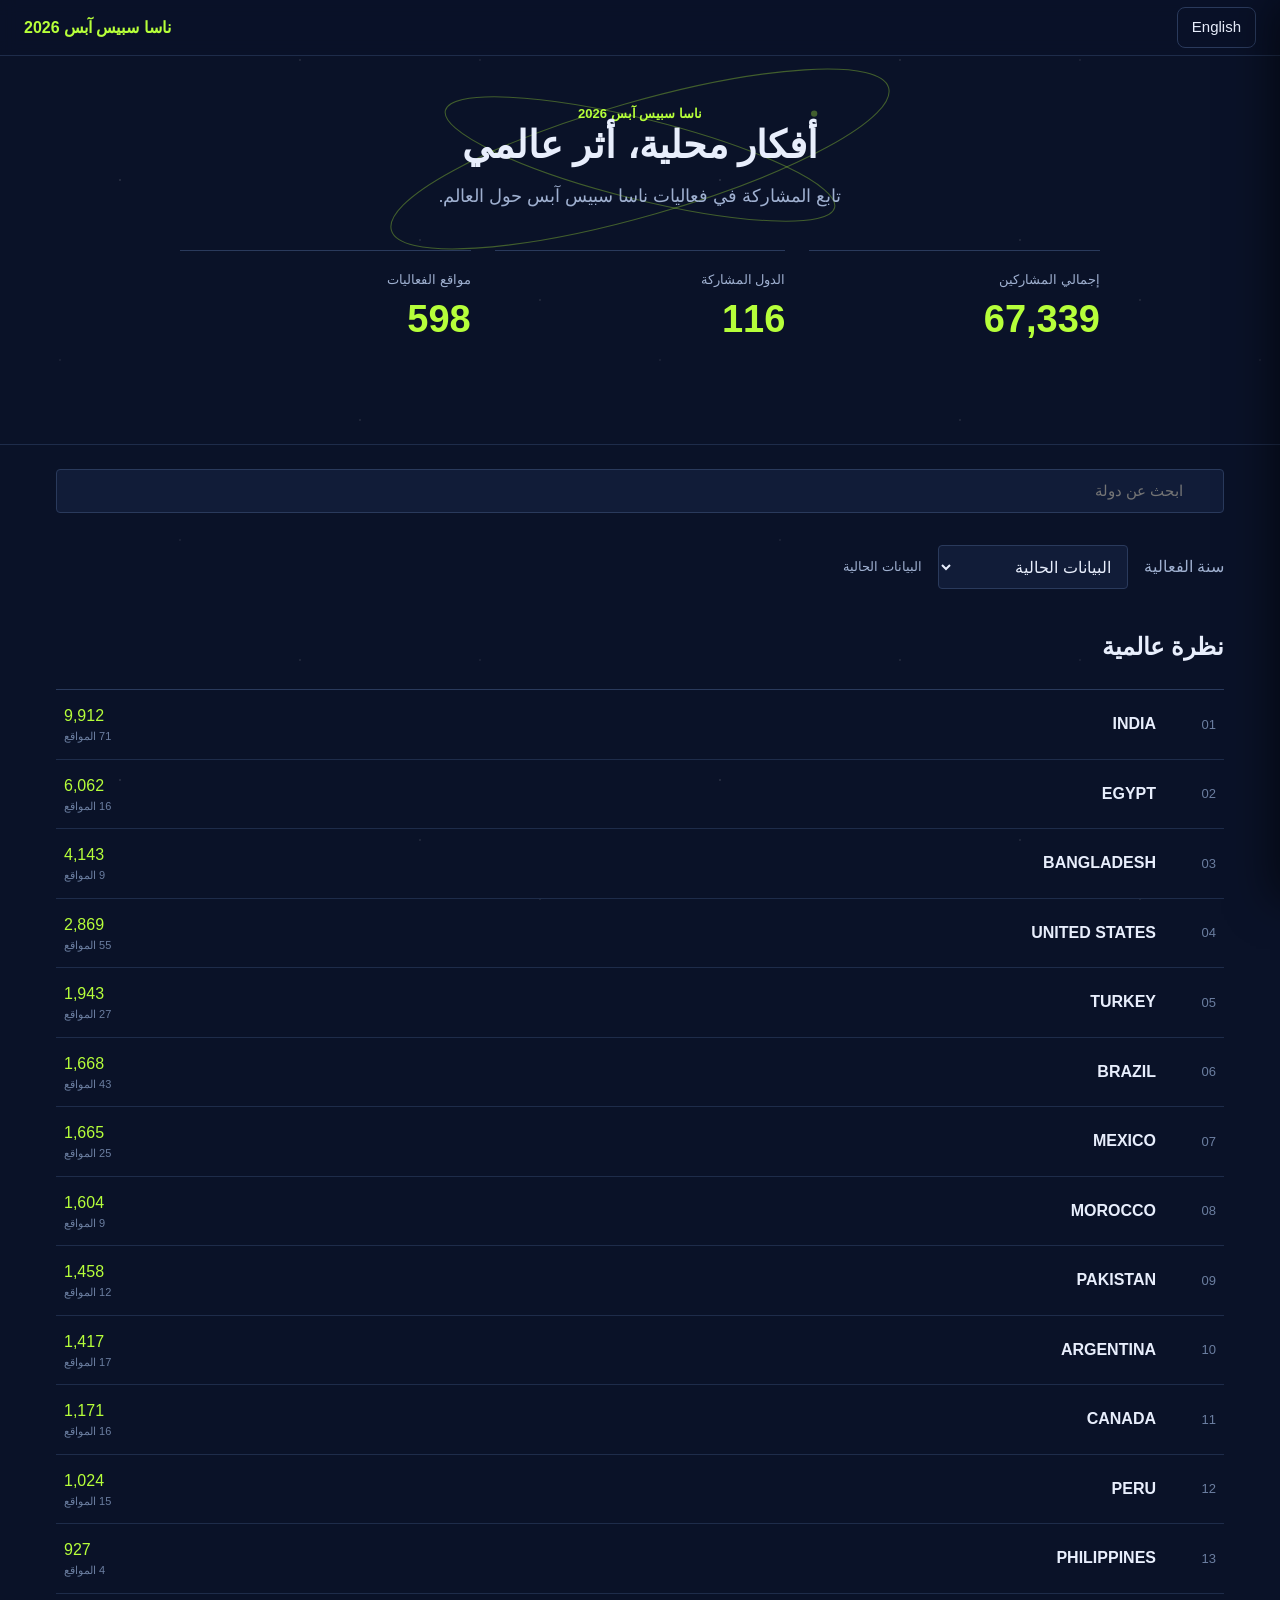
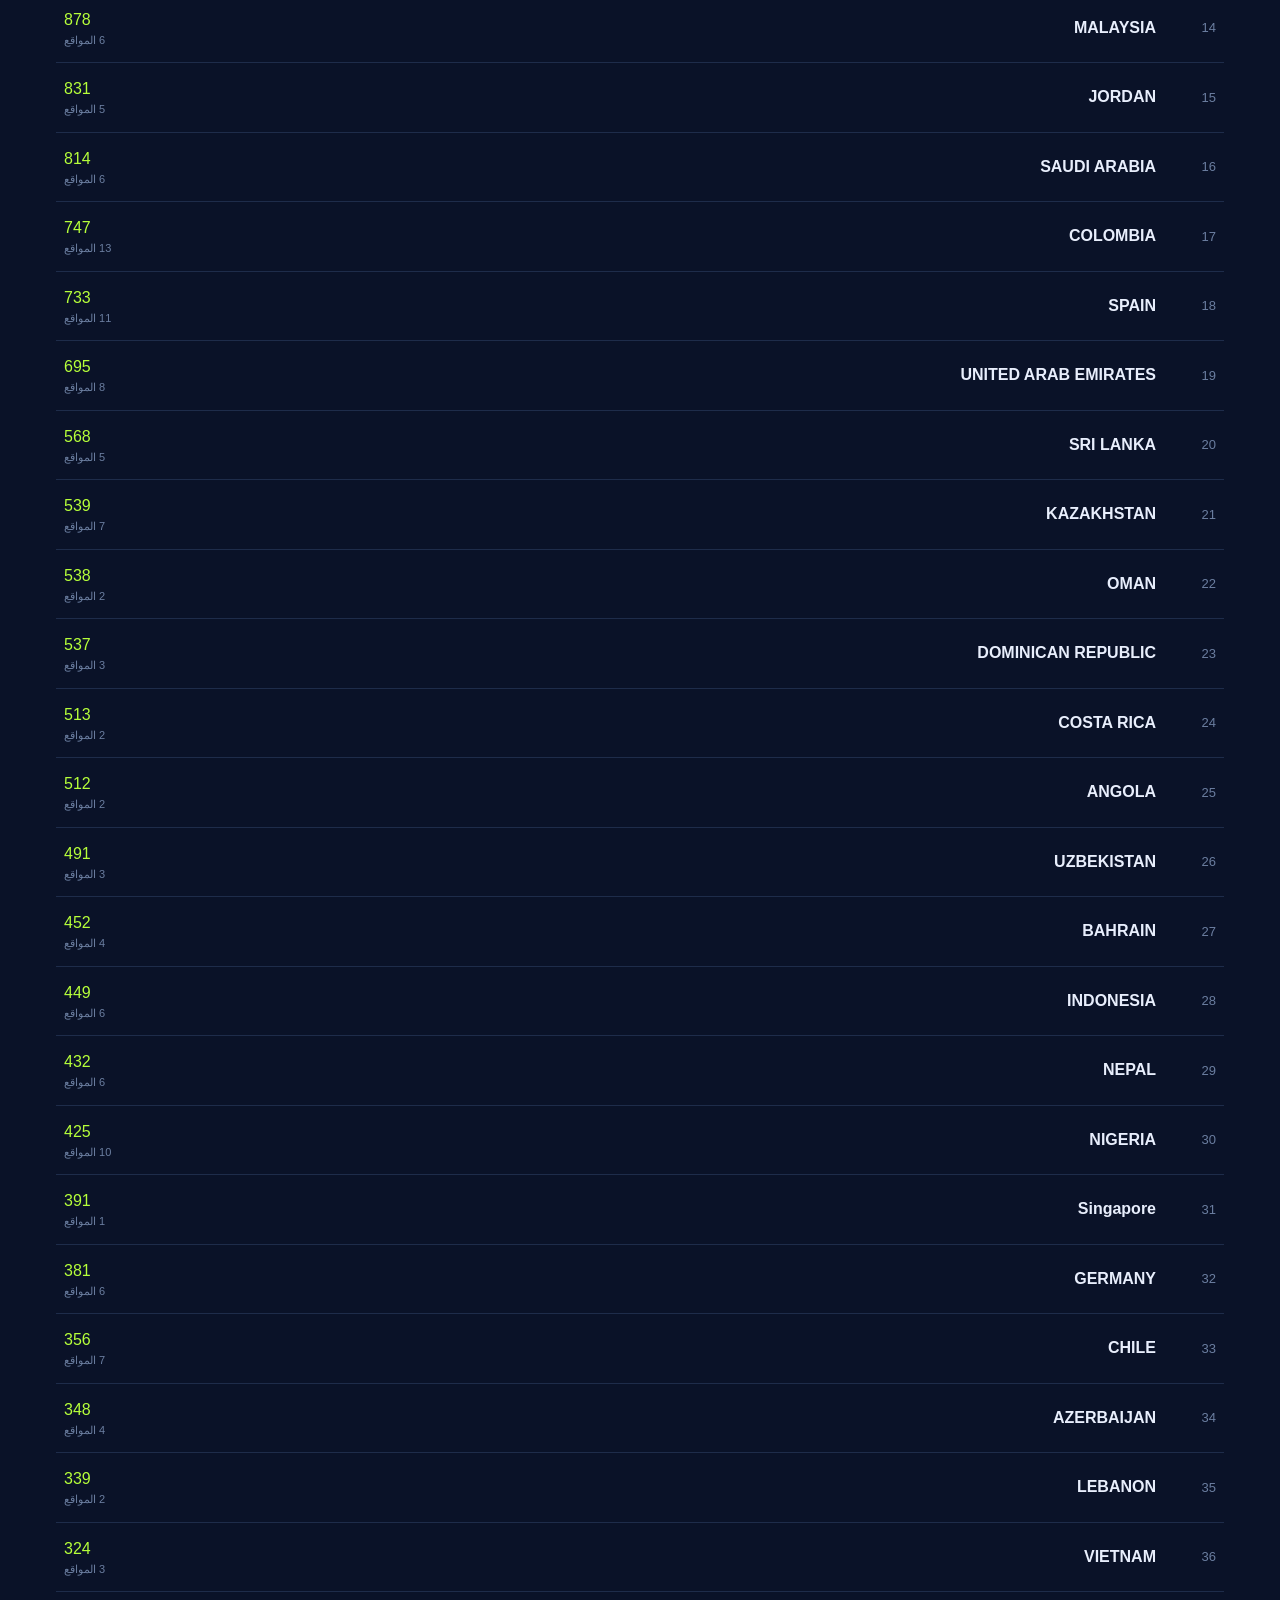
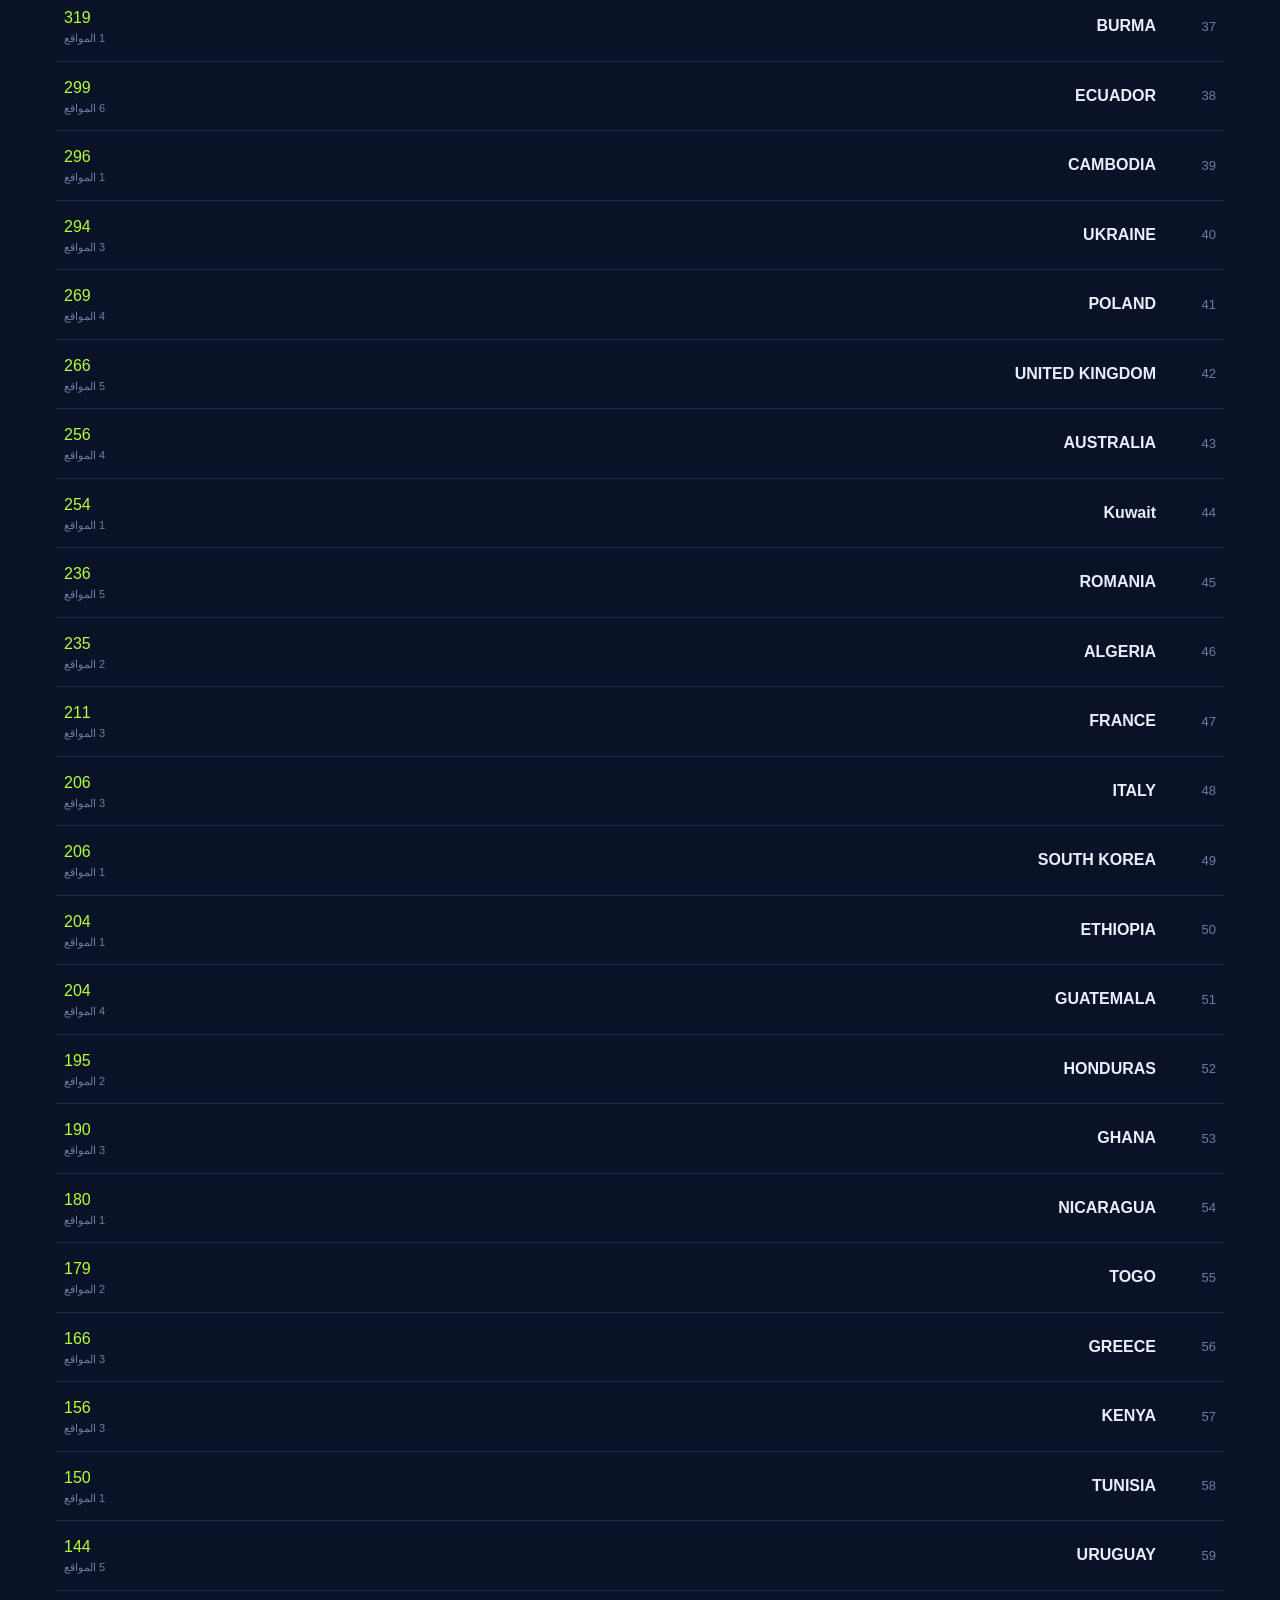
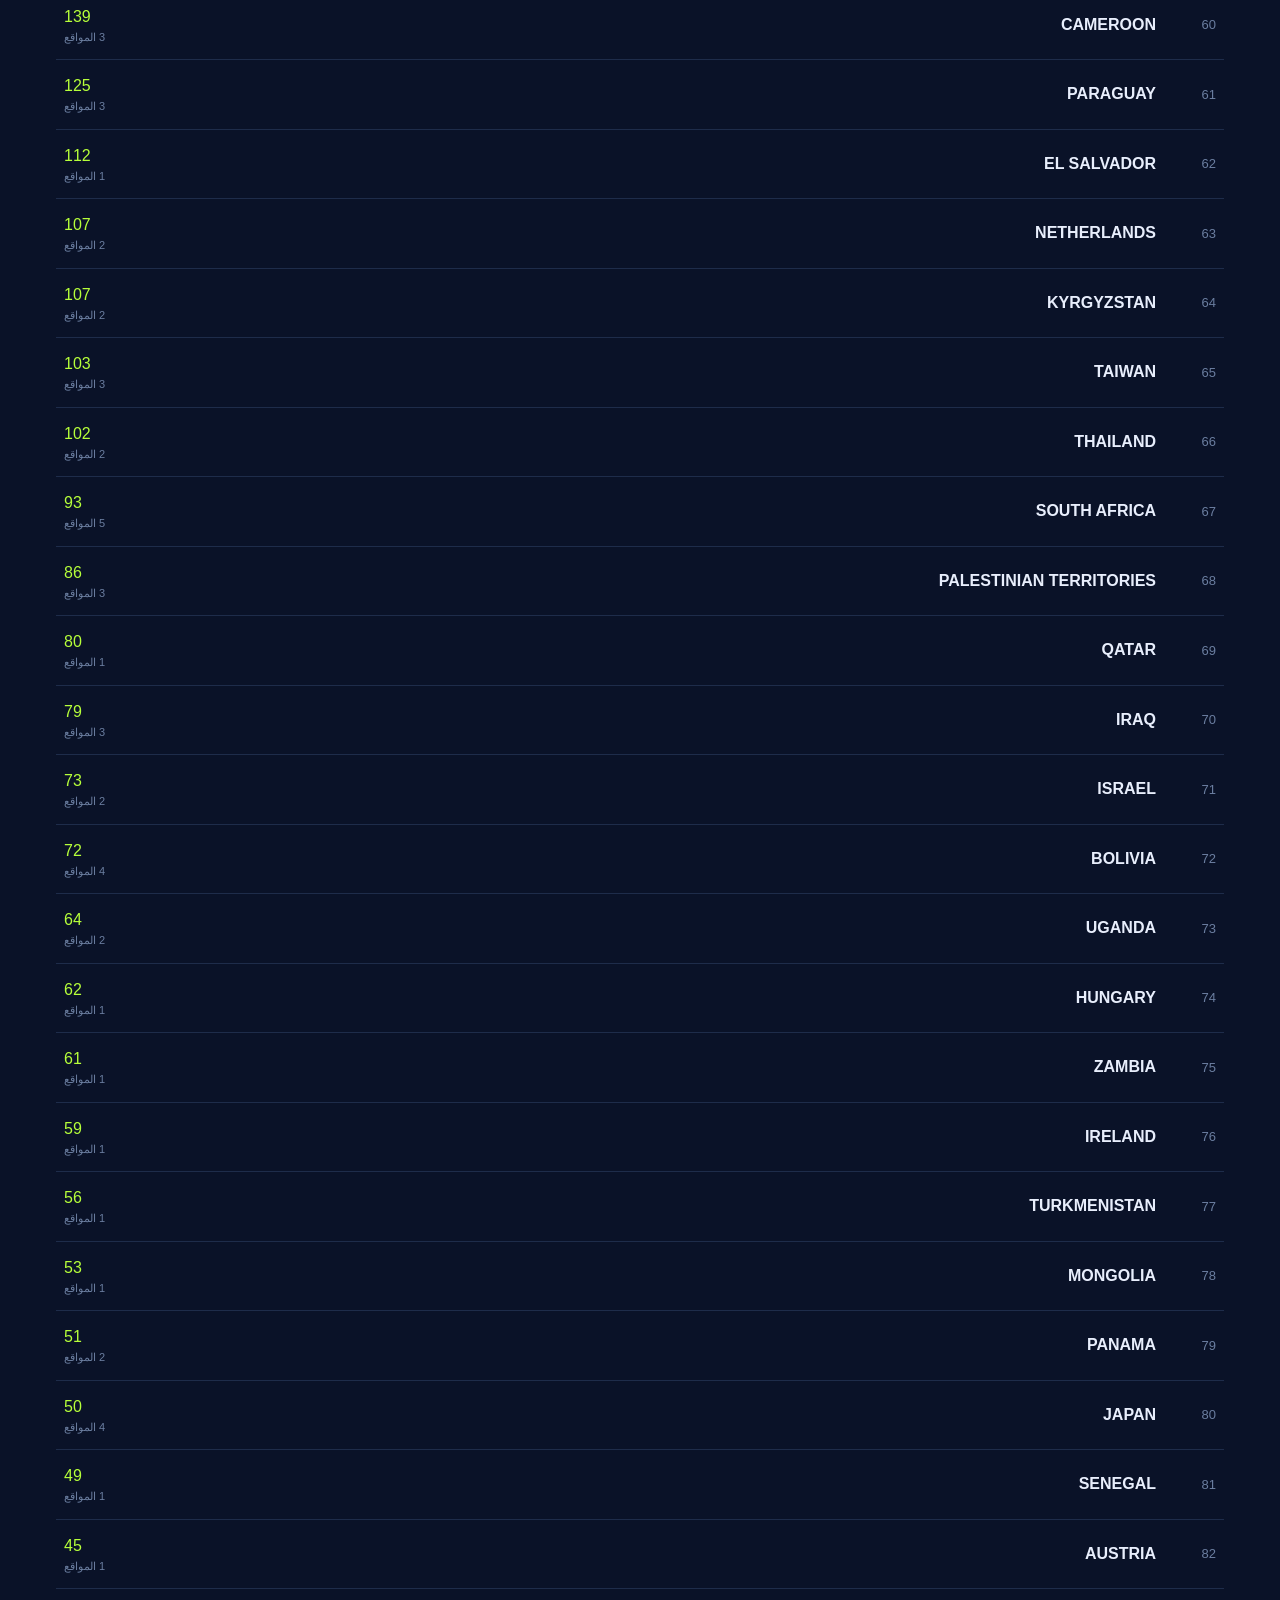
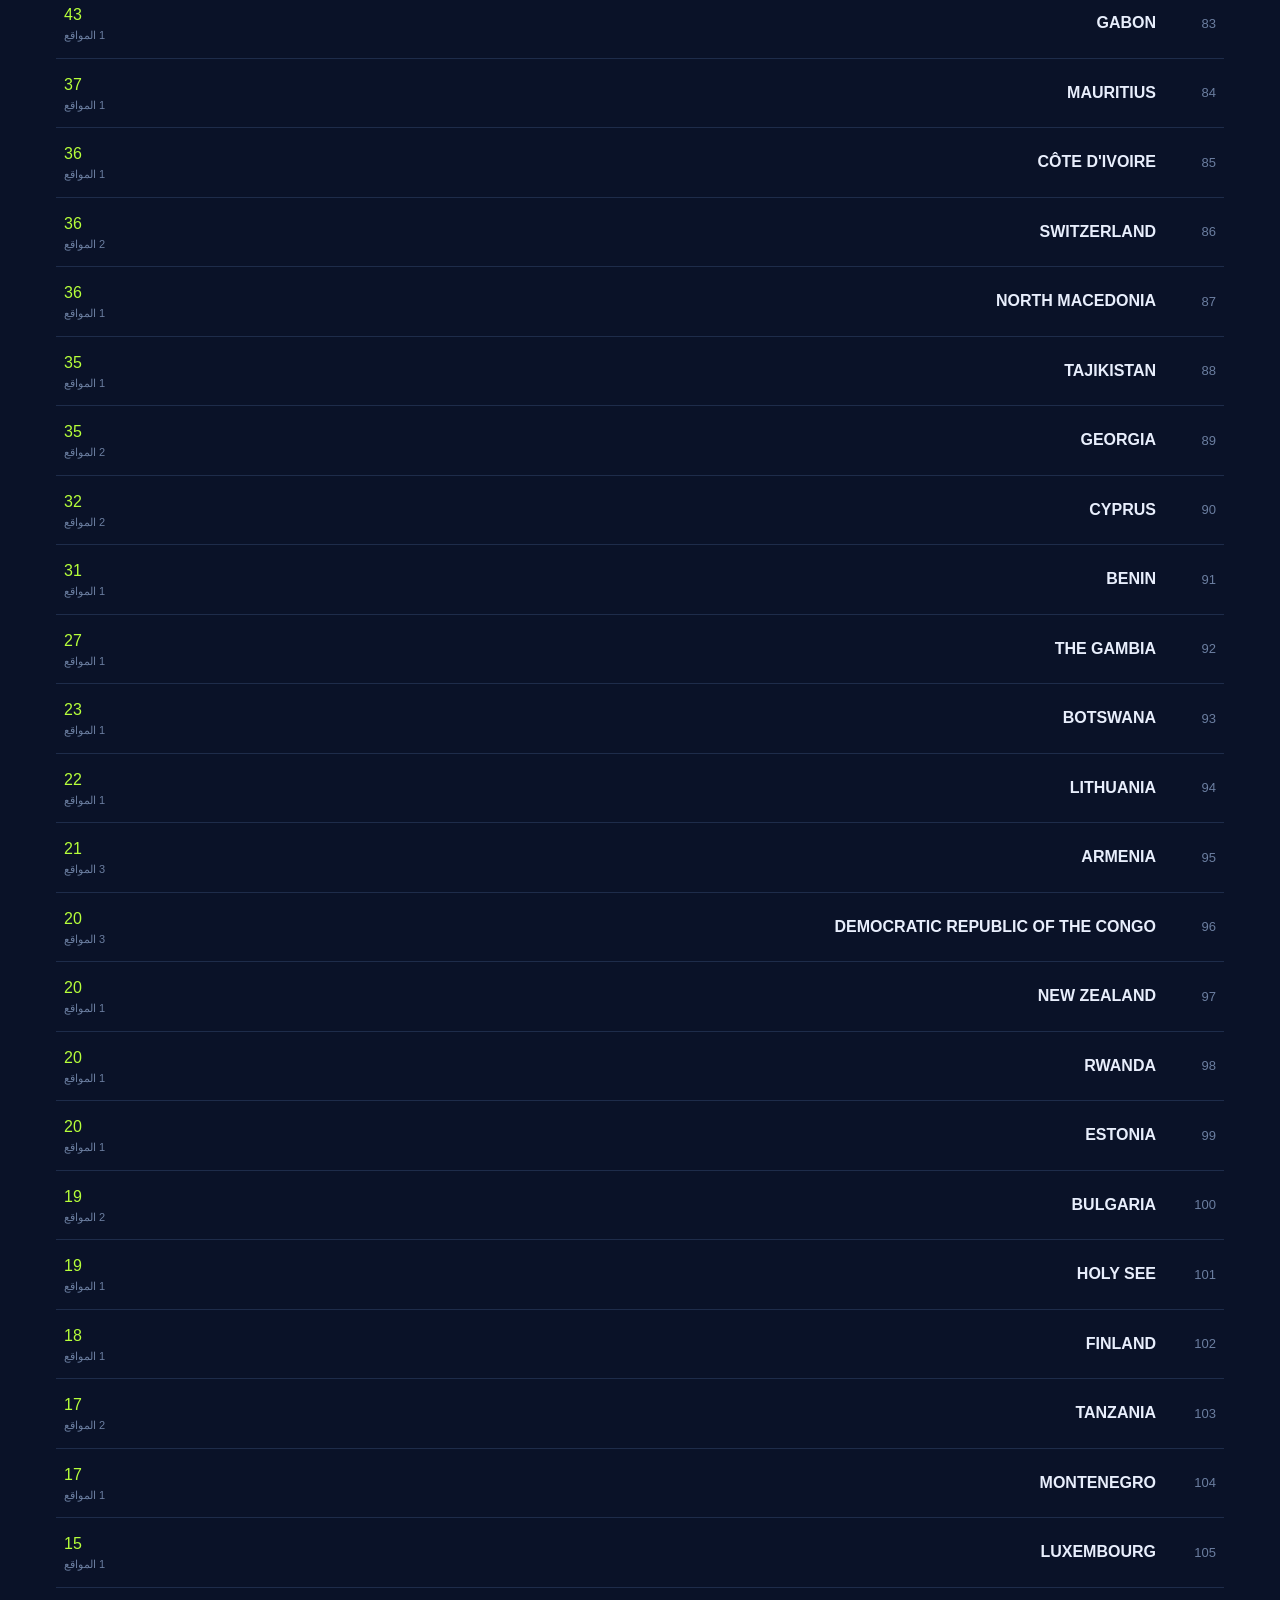
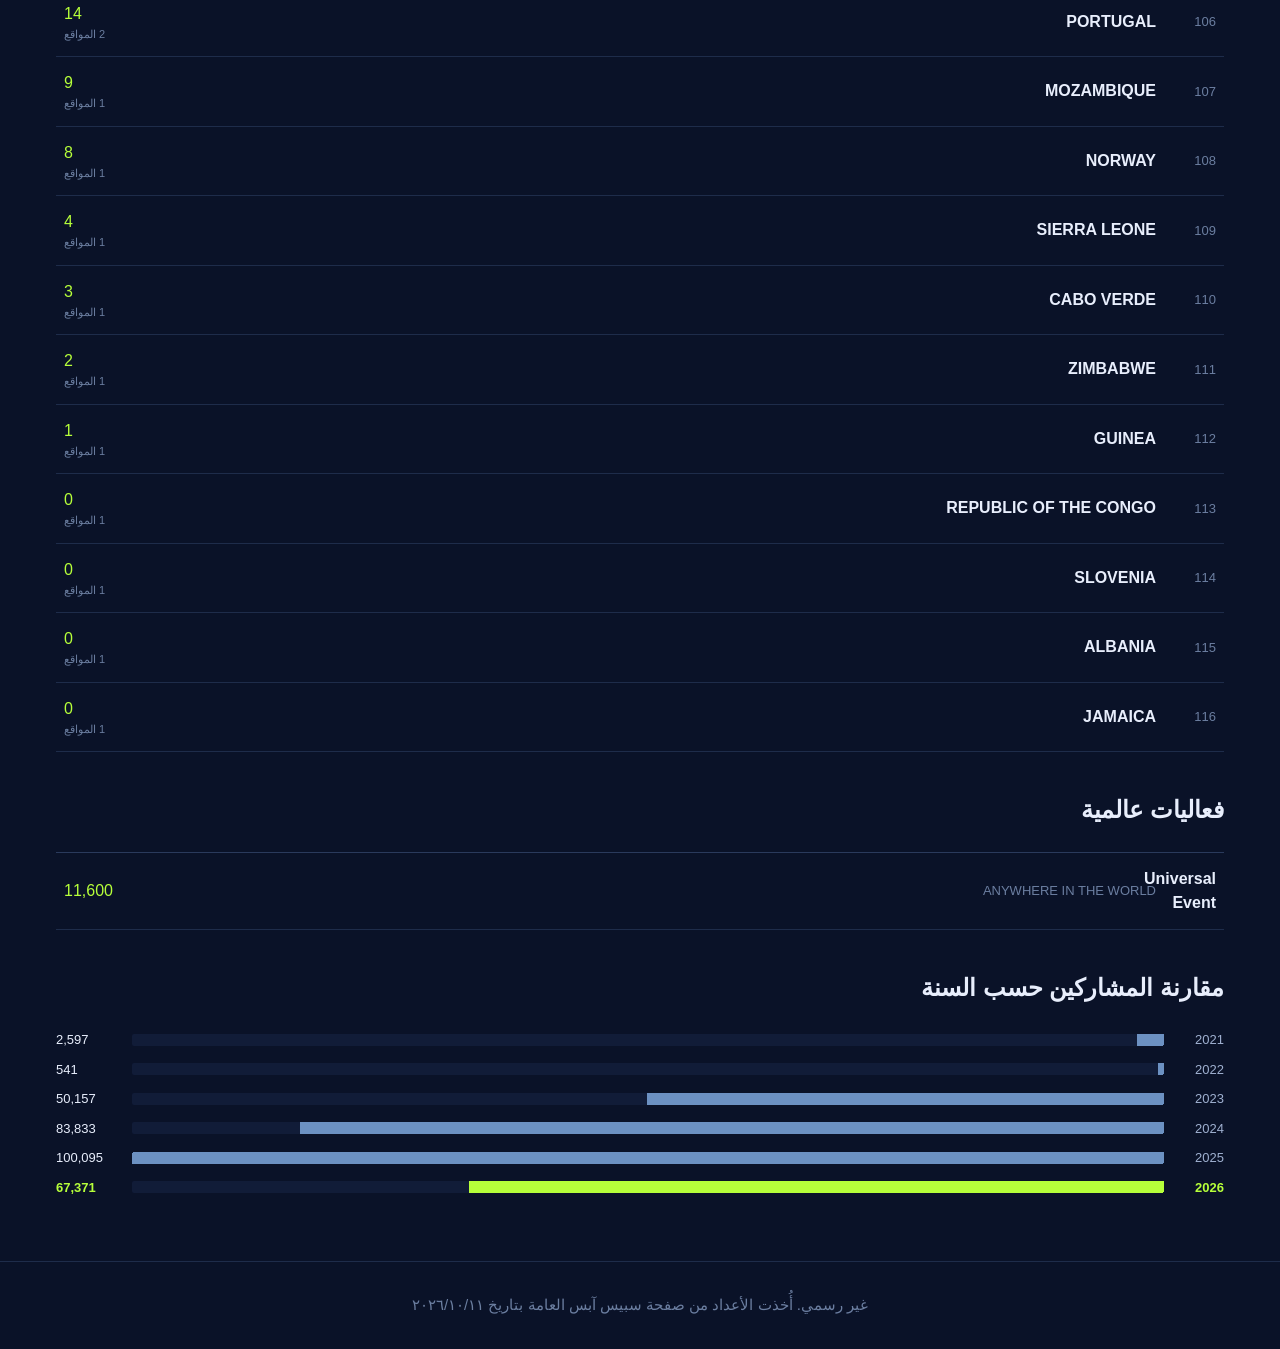
==== commit f36d6acc: "feat: Add new tools for collecting and processing historical location data" ====
--- a/index.html
+++ b/index.html
@@ -9,9 +9,11 @@
   <link rel="stylesheet" href="style.css">
   <script defer src="js/i18n.js"></script>
   <script defer src="js/data.js"></script>
+  <script defer src="js/archive-data.js"></script>
   <script defer src="js/import.js"></script>
   <script defer src="js/render.js"></script>
-  <script defer src="js/egypt.js"></script>
+  <script defer src="js/edition.js"></script>
+  <script defer src="js/chrome.js"></script>
   <script defer src="js/app.js"></script>
   <script defer src="script.js"></script>
 </head>
@@ -43,16 +45,31 @@
       </div>
       <button class="btn ghost hidden" id="back-overview" type="button"></button>
     </div>
+    <div class="edition-control">
+      <label for="edition-select" id="edition-label"></label>
+      <select id="edition-select"></select>
+      <span id="edition-status" role="status"></span>
+    </div>
     <div id="notice" role="status" aria-live="polite"></div>
     <section class="section" id="overview-section">
       <h2 id="overview-title"></h2>
       <div id="leaderboard" class="leaderboard"></div>
+      <p class="empty-cell hidden" id="overview-empty"></p>
+    </section>
+    <section class="section hidden" id="global-events-section">
+      <h2 id="global-events-title"></h2>
+      <div id="global-events" class="leaderboard"></div>
+    </section>
+    <section class="section hidden" id="unverified-section">
+      <h2 id="unverified-list-title"></h2>
+      <div id="unverified-list" class="leaderboard"></div>
     </section>
     <section class="section hidden" id="country-section">
       <div class="country-heading">
         <div><p class="eyebrow" id="country-eyebrow"></p><h2 id="country-title"></h2></div>
         <p class="country-total" id="country-total"></p>
       </div>
+      <p class="edition-provenance" id="country-provenance"></p>
       <div class="country-toolbar">
         <label class="sr-only" for="location-search" id="location-search-label"></label>
         <input class="search-input" id="location-search" type="search" autocomplete="off">
@@ -61,15 +78,10 @@
       <div class="table-wrap">
         <table id="location-table"><thead><tr><th id="th-rank"></th><th id="th-location"></th><th id="th-region"></th><th class="num" id="th-participants"></th><th class="num" id="th-share"></th></tr></thead><tbody></tbody></table>
       </div>
-      <section class="section hidden" id="egypt-history">
-        <h2 id="past-title"></h2>
-        <div class="year-control"><label for="year-select" id="year-label"></label><select id="year-select"></select></div>
-        <div class="table-wrap">
-          <table id="past-table"><thead><tr><th id="past-th-rank"></th><th id="past-th-location"></th><th id="past-th-region"></th><th class="num" id="past-th-participants"></th></tr></thead><tbody></tbody></table>
-        </div>
-        <h3 class="chart-title" id="chart-title"></h3>
-        <div id="comparison-chart" class="comparison-chart" role="img"></div>
-      </section>
+    </section>
+    <section class="section" id="archive-chart-section">
+      <h2 id="chart-title"></h2>
+      <div id="comparison-chart" class="comparison-chart" role="img"></div>
     </section>
   </main>
   <footer class="footer"><span id="footer-copy"></span> <time id="footer-date"></time></footer>
